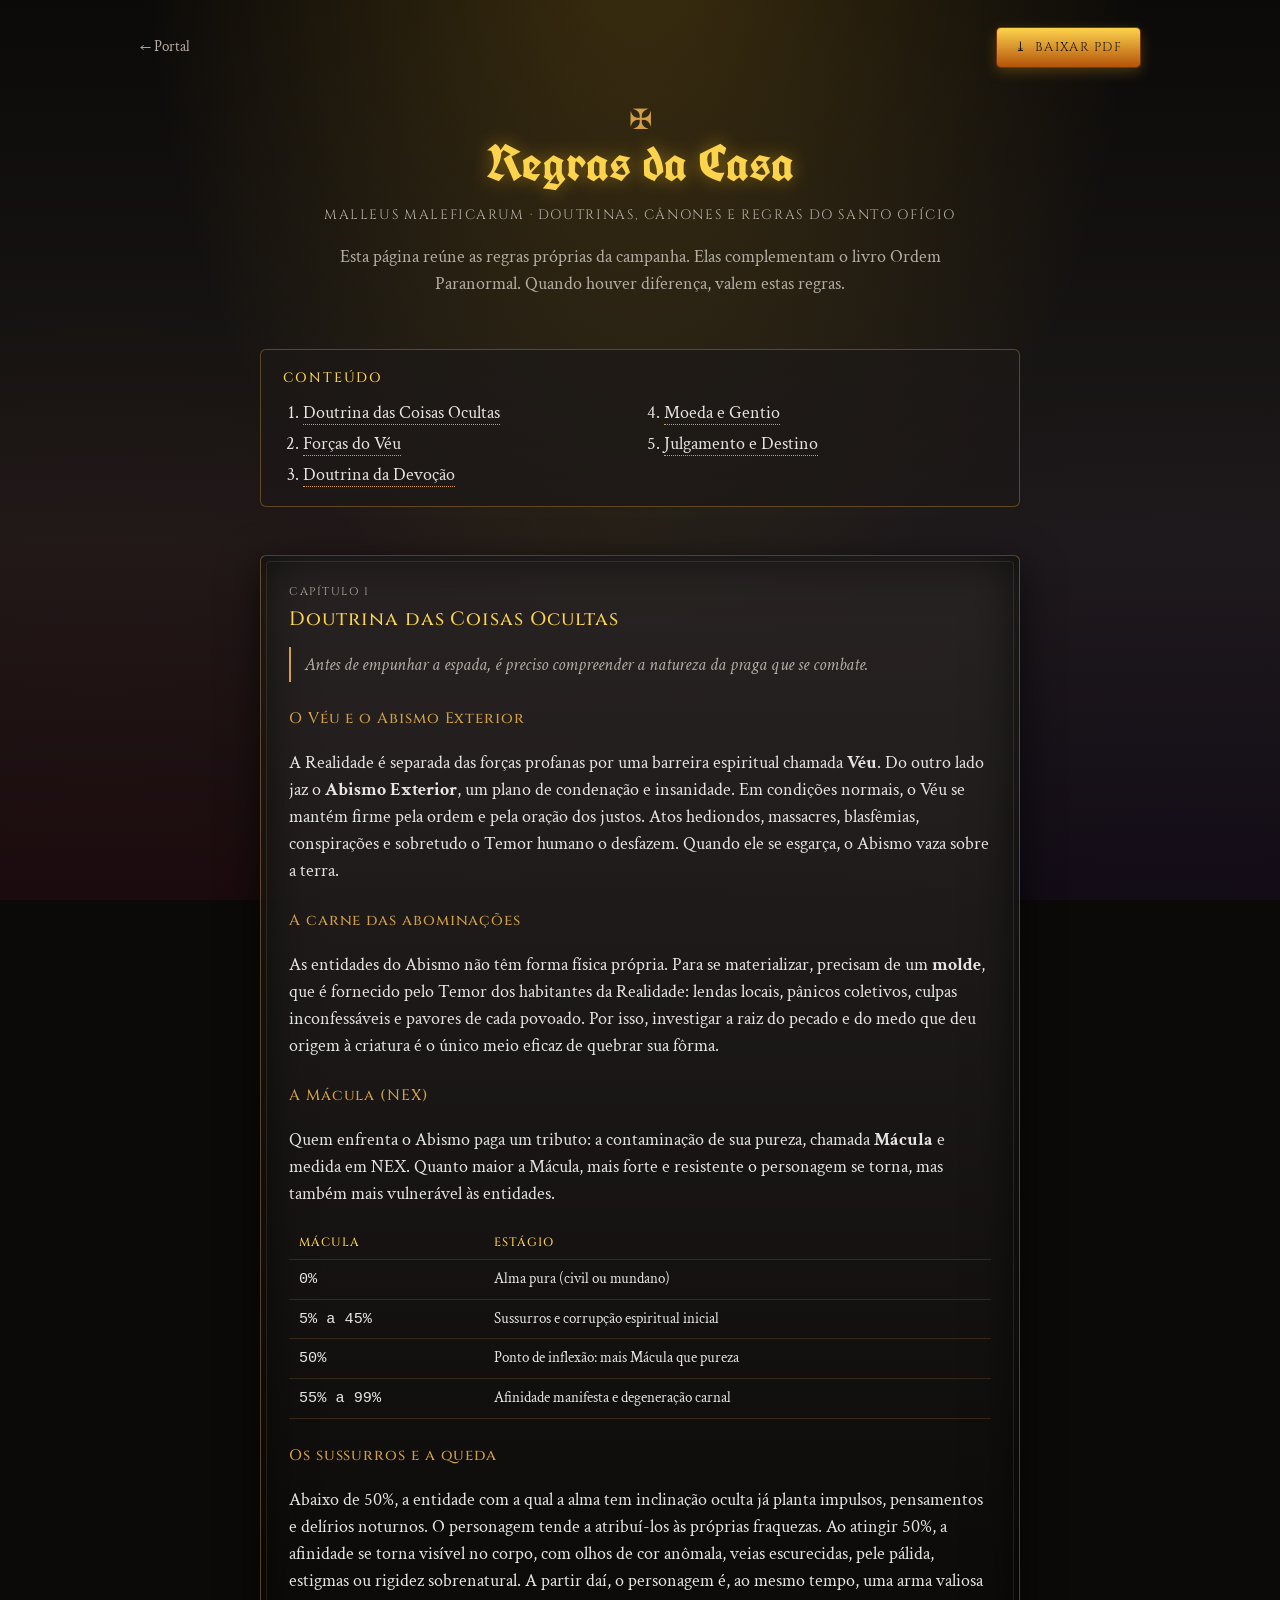
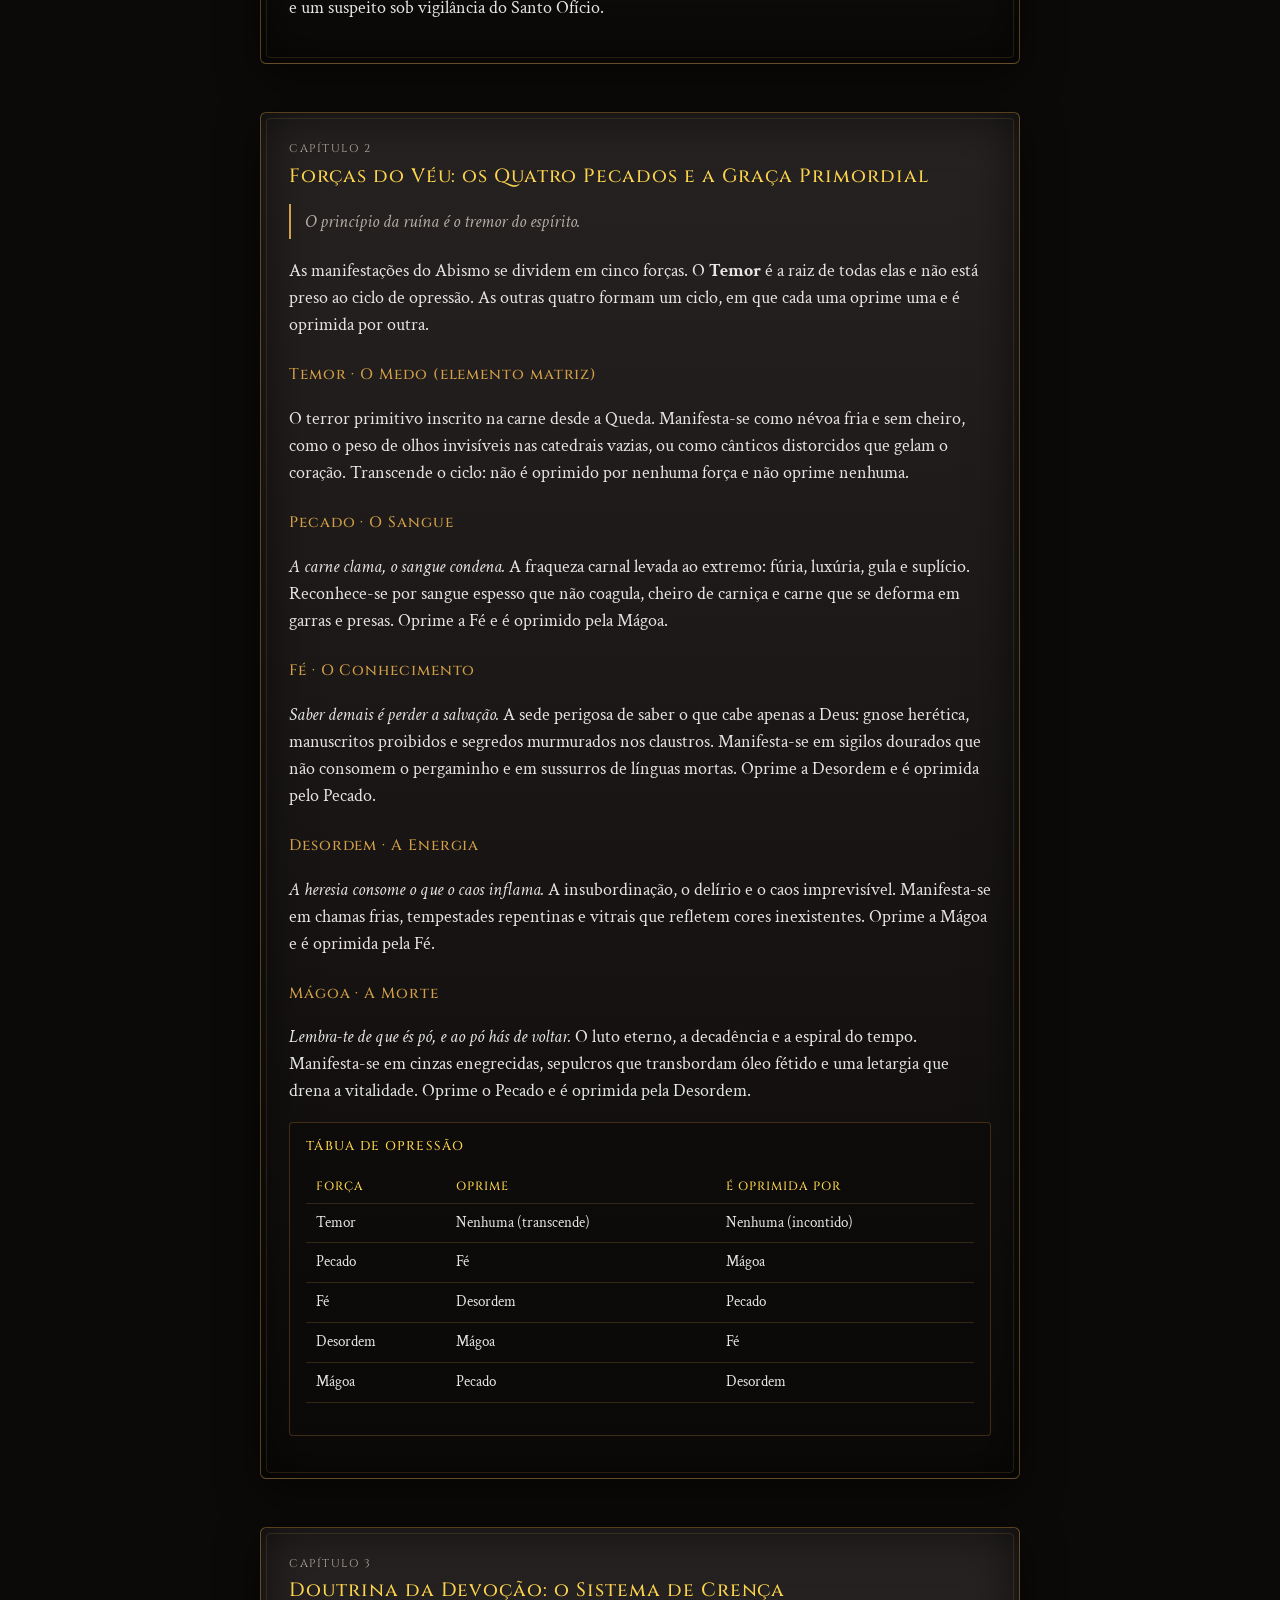
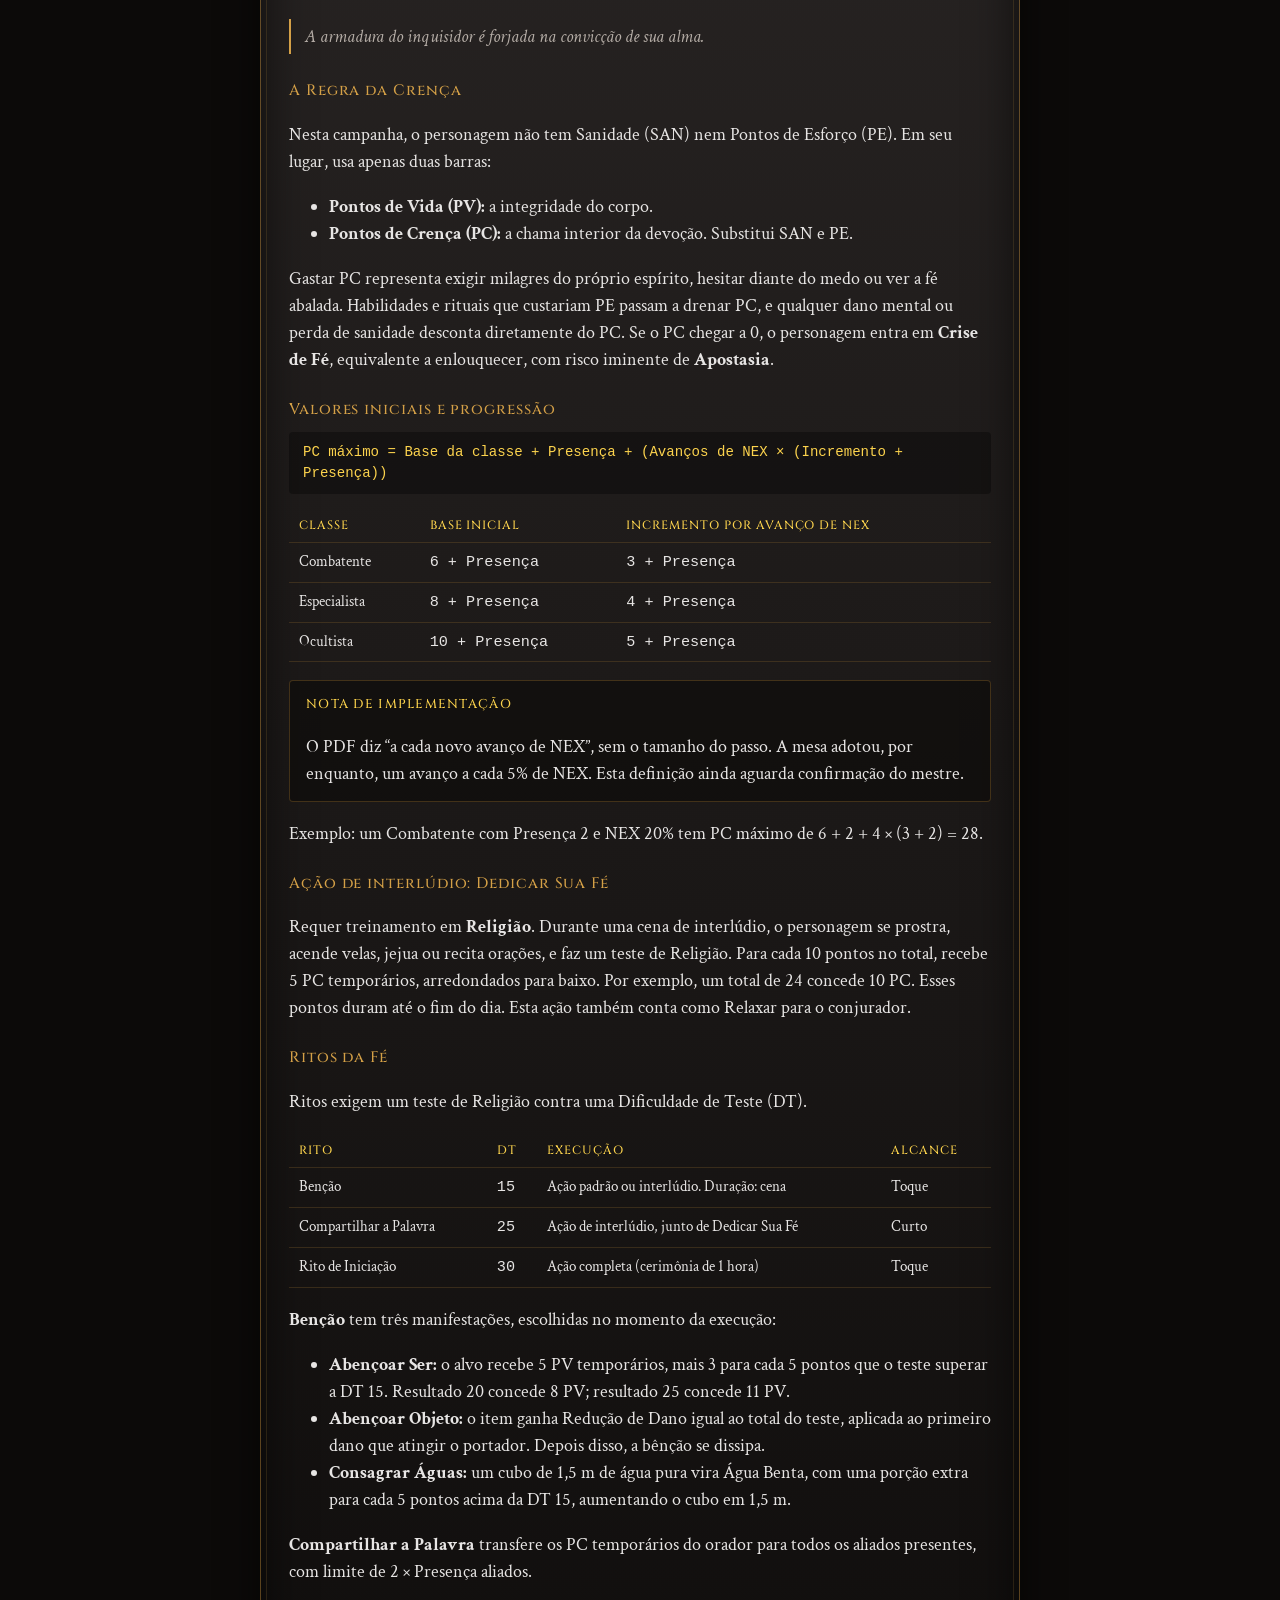
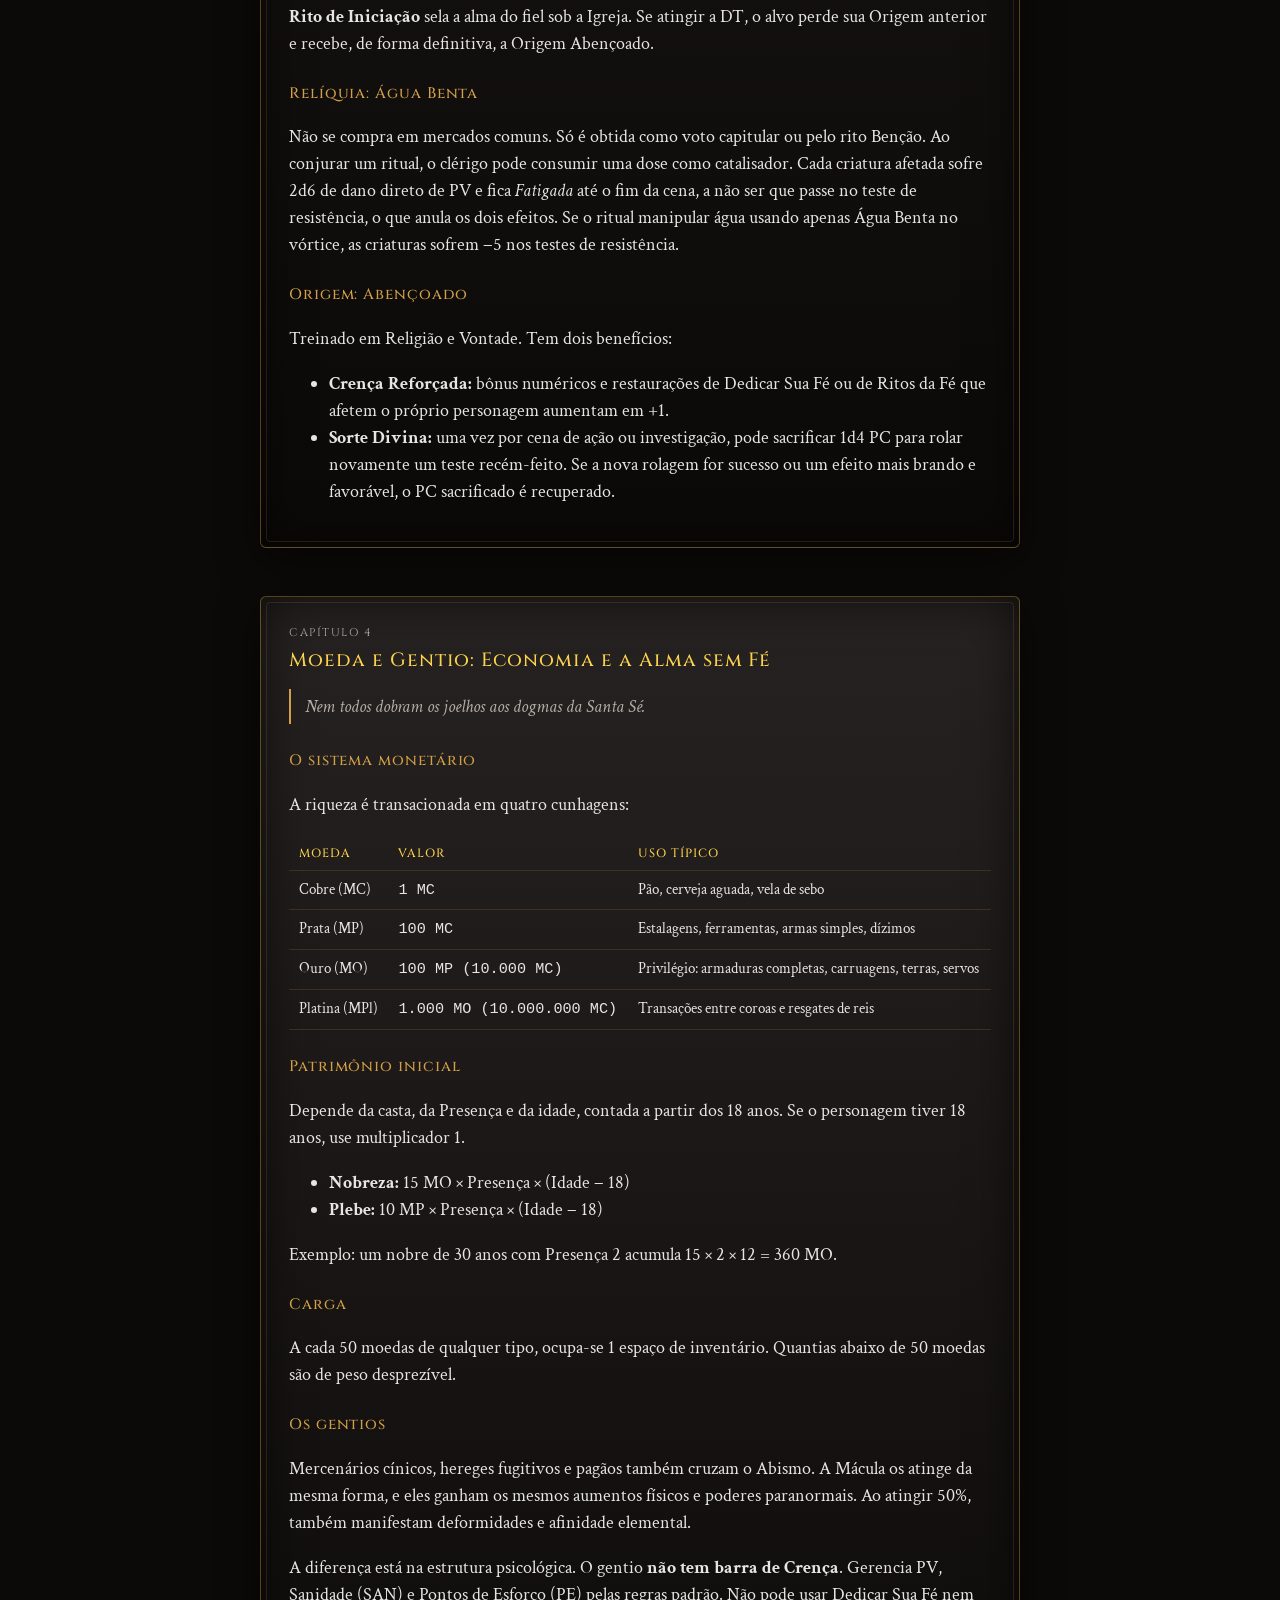
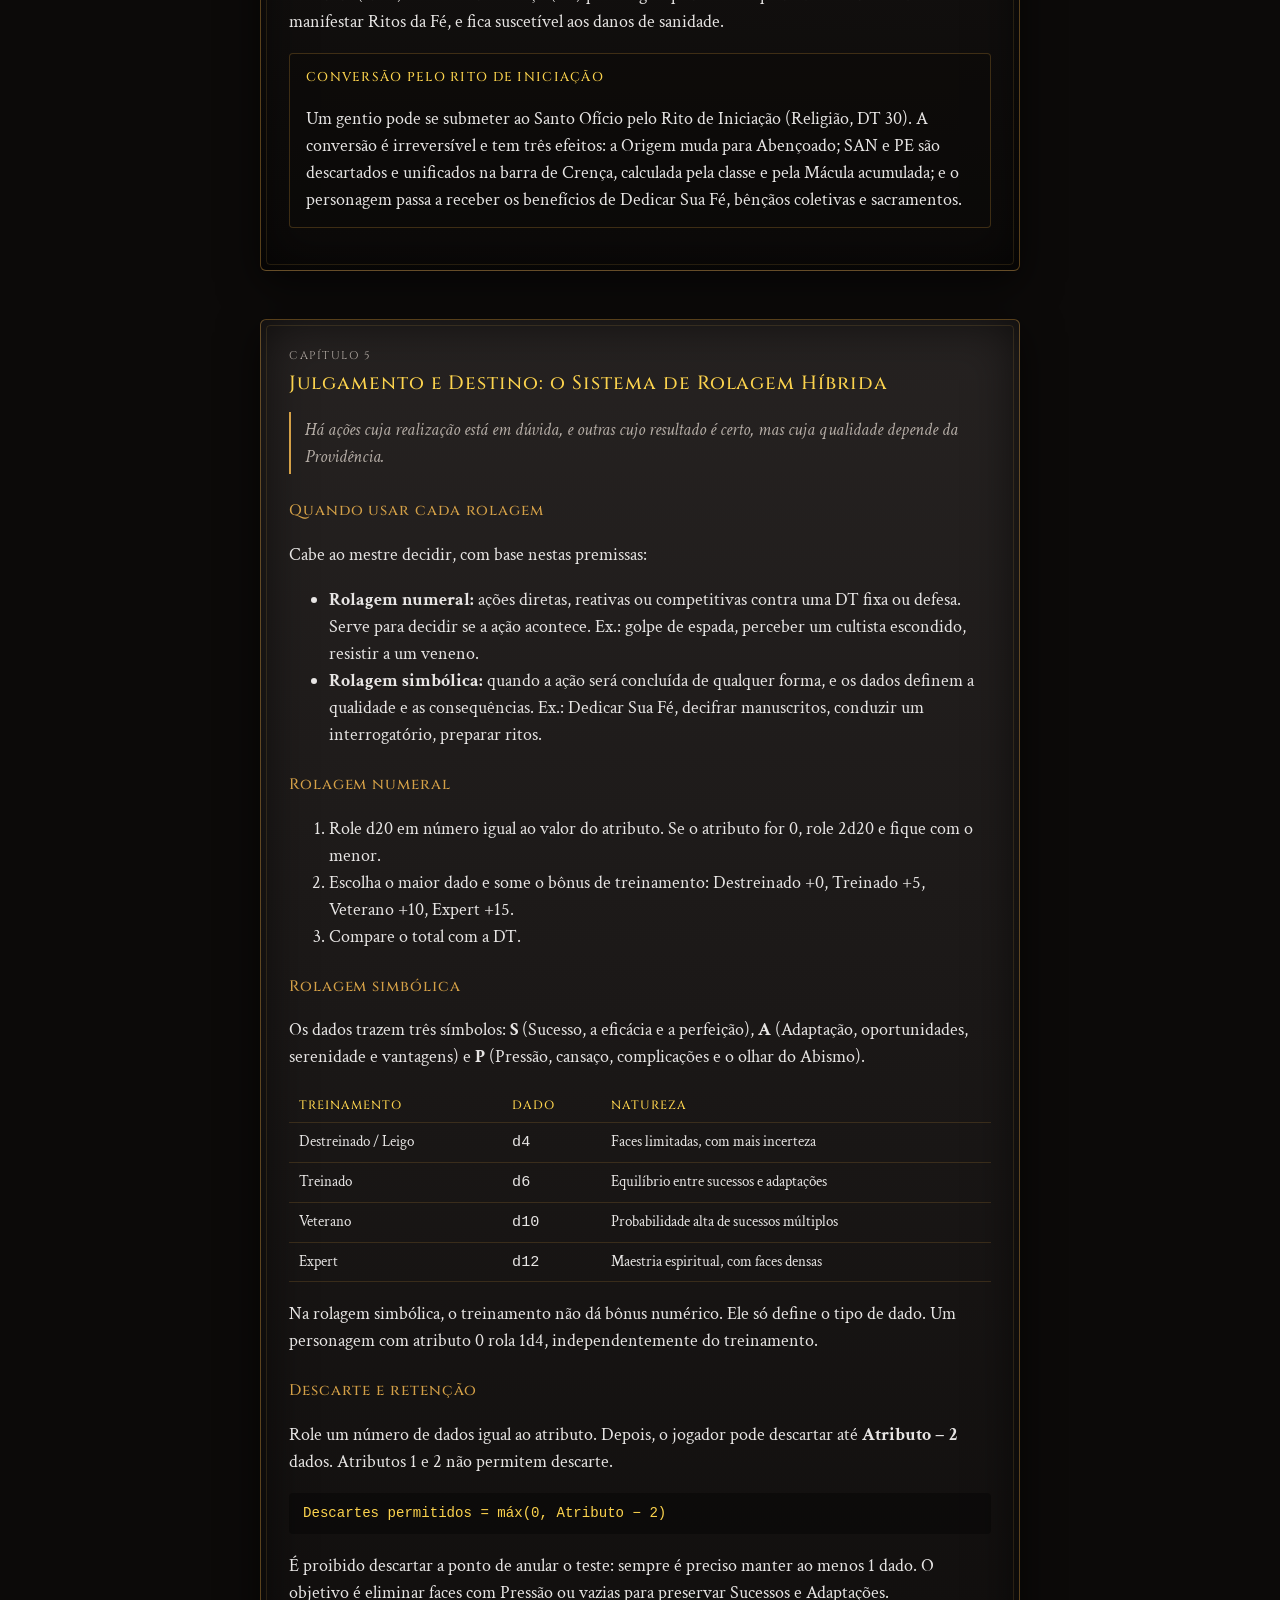
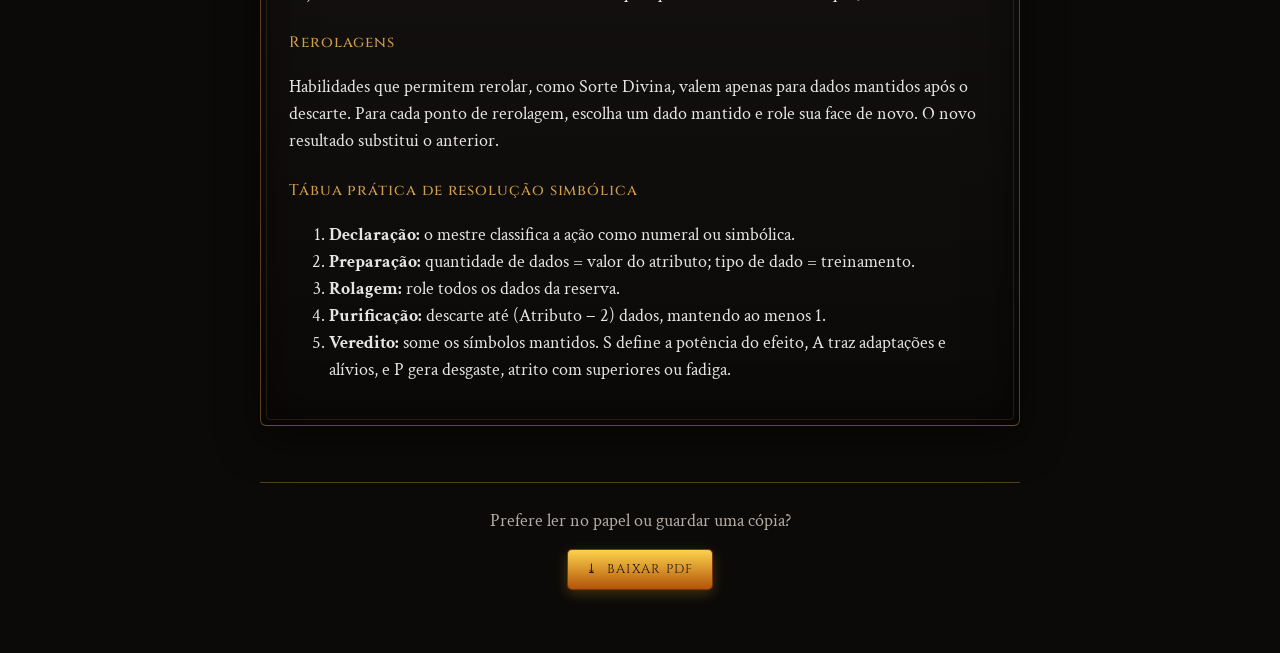
==== pages/regras.html @ 9a868ccc "Iniciando o projeto de desenvolvimento do site para Melleus Maleficarum" ====
<!DOCTYPE html>
<html lang="pt-BR">
<head>
  <meta charset="UTF-8">
  <meta name="viewport" content="width=device-width, initial-scale=1, viewport-fit=cover">
  <title>Regras da Casa · Malleus Maleficarum</title>
  <meta name="description" content="Doutrinas, cânones e regras do Santo Ofício para a campanha Malleus Maleficarum.">
  <link rel="preconnect" href="https://fonts.googleapis.com">
  <link rel="preconnect" href="https://fonts.gstatic.com" crossorigin>
  <link href="https://fonts.googleapis.com/css2?family=Cinzel:wght@500;700&family=Crimson+Text:ital,wght@0,400;0,600;1,400&family=UnifrakturCook:wght@700&display=swap" rel="stylesheet">
  <link rel="stylesheet" href="../estilizacao/index/index.css">
  <link rel="stylesheet" href="../estilizacao/regras/regras.css">
</head>
<body>

<div id="nave" aria-hidden="true"></div>

<div class="conteudo">

  <div class="cabecalho-regras">
    <a class="voltar" href="index.html">← Portal</a>
    <a class="botao-pdf" href="../../downloads/Malleus_Maleficarum_-_Regras.pdf" download>
      <span aria-hidden="true">⤓</span> Baixar PDF
    </a>
  </div>

  <header class="regras-topo">
    <div class="cruz" aria-hidden="true">✠</div>
    <h1>Regras da Casa</h1>
    <p class="subtitulo">Malleus Maleficarum · Doutrinas, cânones e regras do Santo Ofício</p>
    <p class="resumo">Esta página reúne as regras próprias da campanha. Elas complementam o livro Ordem Paranormal. Quando houver diferença, valem estas regras.</p>
  </header>

  <nav class="indice" aria-labelledby="indice-titulo">
    <h2 id="indice-titulo">Conteúdo</h2>
    <ol>
      <li><a href="#cap-1">Doutrina das Coisas Ocultas</a></li>
      <li><a href="#cap-2">Forças do Véu</a></li>
      <li><a href="#cap-3">Doutrina da Devoção</a></li>
      <li><a href="#cap-4">Moeda e Gentio</a></li>
      <li><a href="#cap-5">Julgamento e Destino</a></li>
    </ol>
  </nav>

  <!-- ============ CAPÍTULO 1 ============ -->
  <article class="capitulo" id="cap-1">
    <span class="numero">Capítulo 1</span>
    <h2>Doutrina das Coisas Ocultas</h2>
    <p class="aforismo-cap">Antes de empunhar a espada, é preciso compreender a natureza da praga que se combate.</p>

    <h3>O Véu e o Abismo Exterior</h3>
    <p>A Realidade é separada das forças profanas por uma barreira espiritual chamada <strong>Véu</strong>. Do outro lado jaz o <strong>Abismo Exterior</strong>, um plano de condenação e insanidade. Em condições normais, o Véu se mantém firme pela ordem e pela oração dos justos. Atos hediondos, massacres, blasfêmias, conspirações e sobretudo o Temor humano o desfazem. Quando ele se esgarça, o Abismo vaza sobre a terra.</p>

    <h3>A carne das abominações</h3>
    <p>As entidades do Abismo não têm forma física própria. Para se materializar, precisam de um <strong>molde</strong>, que é fornecido pelo Temor dos habitantes da Realidade: lendas locais, pânicos coletivos, culpas inconfessáveis e pavores de cada povoado. Por isso, investigar a raiz do pecado e do medo que deu origem à criatura é o único meio eficaz de quebrar sua fôrma.</p>

    <h3>A Mácula (NEX)</h3>
    <p>Quem enfrenta o Abismo paga um tributo: a contaminação de sua pureza, chamada <strong>Mácula</strong> e medida em NEX. Quanto maior a Mácula, mais forte e resistente o personagem se torna, mas também mais vulnerável às entidades.</p>
    <div class="tabela-wrap">
      <table>
        <thead><tr><th>Mácula</th><th>Estágio</th></tr></thead>
        <tbody>
          <tr><td class="mono">0%</td><td>Alma pura (civil ou mundano)</td></tr>
          <tr><td class="mono">5% a 45%</td><td>Sussurros e corrupção espiritual inicial</td></tr>
          <tr><td class="mono">50%</td><td>Ponto de inflexão: mais Mácula que pureza</td></tr>
          <tr><td class="mono">55% a 99%</td><td>Afinidade manifesta e degeneração carnal</td></tr>
        </tbody>
      </table>
    </div>

    <h3>Os sussurros e a queda</h3>
    <p>Abaixo de 50%, a entidade com a qual a alma tem inclinação oculta já planta impulsos, pensamentos e delírios noturnos. O personagem tende a atribuí-los às próprias fraquezas. Ao atingir 50%, a afinidade se torna visível no corpo, com olhos de cor anômala, veias escurecidas, pele pálida, estigmas ou rigidez sobrenatural. A partir daí, o personagem é, ao mesmo tempo, uma arma valiosa e um suspeito sob vigilância do Santo Ofício.</p>
  </article>

  <!-- ============ CAPÍTULO 2 ============ -->
  <article class="capitulo" id="cap-2">
    <span class="numero">Capítulo 2</span>
    <h2>Forças do Véu: os Quatro Pecados e a Graça Primordial</h2>
    <p class="aforismo-cap">O princípio da ruína é o tremor do espírito.</p>

    <p>As manifestações do Abismo se dividem em cinco forças. O <strong>Temor</strong> é a raiz de todas elas e não está preso ao ciclo de opressão. As outras quatro formam um ciclo, em que cada uma oprime uma e é oprimida por outra.</p>

    <h3>Temor · O Medo (elemento matriz)</h3>
    <p>O terror primitivo inscrito na carne desde a Queda. Manifesta-se como névoa fria e sem cheiro, como o peso de olhos invisíveis nas catedrais vazias, ou como cânticos distorcidos que gelam o coração. Transcende o ciclo: não é oprimido por nenhuma força e não oprime nenhuma.</p>

    <h3>Pecado · O Sangue</h3>
    <p><em>A carne clama, o sangue condena.</em> A fraqueza carnal levada ao extremo: fúria, luxúria, gula e suplício. Reconhece-se por sangue espesso que não coagula, cheiro de carniça e carne que se deforma em garras e presas. Oprime a Fé e é oprimido pela Mágoa.</p>

    <h3>Fé · O Conhecimento</h3>
    <p><em>Saber demais é perder a salvação.</em> A sede perigosa de saber o que cabe apenas a Deus: gnose herética, manuscritos proibidos e segredos murmurados nos claustros. Manifesta-se em sigilos dourados que não consomem o pergaminho e em sussurros de línguas mortas. Oprime a Desordem e é oprimida pelo Pecado.</p>

    <h3>Desordem · A Energia</h3>
    <p><em>A heresia consome o que o caos inflama.</em> A insubordinação, o delírio e o caos imprevisível. Manifesta-se em chamas frias, tempestades repentinas e vitrais que refletem cores inexistentes. Oprime a Mágoa e é oprimida pela Fé.</p>

    <h3>Mágoa · A Morte</h3>
    <p><em>Lembra-te de que és pó, e ao pó hás de voltar.</em> O luto eterno, a decadência e a espiral do tempo. Manifesta-se em cinzas enegrecidas, sepulcros que transbordam óleo fétido e uma letargia que drena a vitalidade. Oprime o Pecado e é oprimida pela Desordem.</p>

    <div class="caixa">
      <h4>Tábua de opressão</h4>
      <div class="tabela-wrap">
        <table>
          <thead><tr><th>Força</th><th>Oprime</th><th>É oprimida por</th></tr></thead>
          <tbody>
            <tr><td>Temor</td><td>Nenhuma (transcende)</td><td>Nenhuma (incontido)</td></tr>
            <tr><td>Pecado</td><td>Fé</td><td>Mágoa</td></tr>
            <tr><td>Fé</td><td>Desordem</td><td>Pecado</td></tr>
            <tr><td>Desordem</td><td>Mágoa</td><td>Fé</td></tr>
            <tr><td>Mágoa</td><td>Pecado</td><td>Desordem</td></tr>
          </tbody>
        </table>
      </div>
    </div>
  </article>

  <!-- ============ CAPÍTULO 3 ============ -->
  <article class="capitulo" id="cap-3">
    <span class="numero">Capítulo 3</span>
    <h2>Doutrina da Devoção: o Sistema de Crença</h2>
    <p class="aforismo-cap">A armadura do inquisidor é forjada na convicção de sua alma.</p>

    <h3>A Regra da Crença</h3>
    <p>Nesta campanha, o personagem não tem Sanidade (SAN) nem Pontos de Esforço (PE). Em seu lugar, usa apenas duas barras:</p>
    <ul>
      <li><strong>Pontos de Vida (PV):</strong> a integridade do corpo.</li>
      <li><strong>Pontos de Crença (PC):</strong> a chama interior da devoção. Substitui SAN e PE.</li>
    </ul>
    <p>Gastar PC representa exigir milagres do próprio espírito, hesitar diante do medo ou ver a fé abalada. Habilidades e rituais que custariam PE passam a drenar PC, e qualquer dano mental ou perda de sanidade desconta diretamente do PC. Se o PC chegar a 0, o personagem entra em <strong>Crise de Fé</strong>, equivalente a enlouquecer, com risco iminente de <strong>Apostasia</strong>.</p>

    <h3>Valores iniciais e progressão</h3>
    <div class="formula">PC máximo = Base da classe + Presença + (Avanços de NEX × (Incremento + Presença))</div>
    <div class="tabela-wrap">
      <table>
        <thead><tr><th>Classe</th><th>Base inicial</th><th>Incremento por avanço de NEX</th></tr></thead>
        <tbody>
          <tr><td>Combatente</td><td class="mono">6 + Presença</td><td class="mono">3 + Presença</td></tr>
          <tr><td>Especialista</td><td class="mono">8 + Presença</td><td class="mono">4 + Presença</td></tr>
          <tr><td>Ocultista</td><td class="mono">10 + Presença</td><td class="mono">5 + Presença</td></tr>
        </tbody>
      </table>
    </div>
    <div class="caixa">
      <h4>Nota de implementação</h4>
      <p>O PDF diz “a cada novo avanço de NEX”, sem o tamanho do passo. A mesa adotou, por enquanto, um avanço a cada 5% de NEX. Esta definição ainda aguarda confirmação do mestre.</p>
    </div>
    <p>Exemplo: um Combatente com Presença 2 e NEX 20% tem PC máximo de 6 + 2 + 4 × (3 + 2) = 28.</p>

    <h3>Ação de interlúdio: Dedicar Sua Fé</h3>
    <p>Requer treinamento em <strong>Religião</strong>. Durante uma cena de interlúdio, o personagem se prostra, acende velas, jejua ou recita orações, e faz um teste de Religião. Para cada 10 pontos no total, recebe 5 PC temporários, arredondados para baixo. Por exemplo, um total de 24 concede 10 PC. Esses pontos duram até o fim do dia. Esta ação também conta como Relaxar para o conjurador.</p>

    <h3>Ritos da Fé</h3>
    <p>Ritos exigem um teste de Religião contra uma Dificuldade de Teste (DT).</p>
    <div class="tabela-wrap">
      <table>
        <thead><tr><th>Rito</th><th>DT</th><th>Execução</th><th>Alcance</th></tr></thead>
        <tbody>
          <tr><td>Benção</td><td class="mono">15</td><td>Ação padrão ou interlúdio. Duração: cena</td><td>Toque</td></tr>
          <tr><td>Compartilhar a Palavra</td><td class="mono">25</td><td>Ação de interlúdio, junto de Dedicar Sua Fé</td><td>Curto</td></tr>
          <tr><td>Rito de Iniciação</td><td class="mono">30</td><td>Ação completa (cerimônia de 1 hora)</td><td>Toque</td></tr>
        </tbody>
      </table>
    </div>
    <p><strong>Benção</strong> tem três manifestações, escolhidas no momento da execução:</p>
    <ul>
      <li><strong>Abençoar Ser:</strong> o alvo recebe 5 PV temporários, mais 3 para cada 5 pontos que o teste superar a DT 15. Resultado 20 concede 8 PV; resultado 25 concede 11 PV.</li>
      <li><strong>Abençoar Objeto:</strong> o item ganha Redução de Dano igual ao total do teste, aplicada ao primeiro dano que atingir o portador. Depois disso, a bênção se dissipa.</li>
      <li><strong>Consagrar Águas:</strong> um cubo de 1,5 m de água pura vira Água Benta, com uma porção extra para cada 5 pontos acima da DT 15, aumentando o cubo em 1,5 m.</li>
    </ul>
    <p><strong>Compartilhar a Palavra</strong> transfere os PC temporários do orador para todos os aliados presentes, com limite de 2 × Presença aliados.</p>
    <p><strong>Rito de Iniciação</strong> sela a alma do fiel sob a Igreja. Se atingir a DT, o alvo perde sua Origem anterior e recebe, de forma definitiva, a Origem Abençoado.</p>

    <h3>Relíquia: Água Benta</h3>
    <p>Não se compra em mercados comuns. Só é obtida como voto capitular ou pelo rito Benção. Ao conjurar um ritual, o clérigo pode consumir uma dose como catalisador. Cada criatura afetada sofre 2d6 de dano direto de PV e fica <em>Fatigada</em> até o fim da cena, a não ser que passe no teste de resistência, o que anula os dois efeitos. Se o ritual manipular água usando apenas Água Benta no vórtice, as criaturas sofrem −5 nos testes de resistência.</p>

    <h3>Origem: Abençoado</h3>
    <p>Treinado em Religião e Vontade. Tem dois benefícios:</p>
    <ul>
      <li><strong>Crença Reforçada:</strong> bônus numéricos e restaurações de Dedicar Sua Fé ou de Ritos da Fé que afetem o próprio personagem aumentam em +1.</li>
      <li><strong>Sorte Divina:</strong> uma vez por cena de ação ou investigação, pode sacrificar 1d4 PC para rolar novamente um teste recém-feito. Se a nova rolagem for sucesso ou um efeito mais brando e favorável, o PC sacrificado é recuperado.</li>
    </ul>
  </article>

  <!-- ============ CAPÍTULO 4 ============ -->
  <article class="capitulo" id="cap-4">
    <span class="numero">Capítulo 4</span>
    <h2>Moeda e Gentio: Economia e a Alma sem Fé</h2>
    <p class="aforismo-cap">Nem todos dobram os joelhos aos dogmas da Santa Sé.</p>

    <h3>O sistema monetário</h3>
    <p>A riqueza é transacionada em quatro cunhagens:</p>
    <div class="tabela-wrap">
      <table>
        <thead><tr><th>Moeda</th><th>Valor</th><th>Uso típico</th></tr></thead>
        <tbody>
          <tr><td>Cobre (MC)</td><td class="mono">1 MC</td><td>Pão, cerveja aguada, vela de sebo</td></tr>
          <tr><td>Prata (MP)</td><td class="mono">100 MC</td><td>Estalagens, ferramentas, armas simples, dízimos</td></tr>
          <tr><td>Ouro (MO)</td><td class="mono">100 MP (10.000 MC)</td><td>Privilégio: armaduras completas, carruagens, terras, servos</td></tr>
          <tr><td>Platina (MPl)</td><td class="mono">1.000 MO (10.000.000 MC)</td><td>Transações entre coroas e resgates de reis</td></tr>
        </tbody>
      </table>
    </div>

    <h3>Patrimônio inicial</h3>
    <p>Depende da casta, da Presença e da idade, contada a partir dos 18 anos. Se o personagem tiver 18 anos, use multiplicador 1.</p>
    <ul>
      <li><strong>Nobreza:</strong> 15 MO × Presença × (Idade − 18)</li>
      <li><strong>Plebe:</strong> 10 MP × Presença × (Idade − 18)</li>
    </ul>
    <p>Exemplo: um nobre de 30 anos com Presença 2 acumula 15 × 2 × 12 = 360 MO.</p>

    <h3>Carga</h3>
    <p>A cada 50 moedas de qualquer tipo, ocupa-se 1 espaço de inventário. Quantias abaixo de 50 moedas são de peso desprezível.</p>

    <h3>Os gentios</h3>
    <p>Mercenários cínicos, hereges fugitivos e pagãos também cruzam o Abismo. A Mácula os atinge da mesma forma, e eles ganham os mesmos aumentos físicos e poderes paranormais. Ao atingir 50%, também manifestam deformidades e afinidade elemental.</p>
    <p>A diferença está na estrutura psicológica. O gentio <strong>não tem barra de Crença</strong>. Gerencia PV, Sanidade (SAN) e Pontos de Esforço (PE) pelas regras padrão. Não pode usar Dedicar Sua Fé nem manifestar Ritos da Fé, e fica suscetível aos danos de sanidade.</p>

    <div class="caixa">
      <h4>Conversão pelo Rito de Iniciação</h4>
      <p>Um gentio pode se submeter ao Santo Ofício pelo Rito de Iniciação (Religião, DT 30). A conversão é irreversível e tem três efeitos: a Origem muda para Abençoado; SAN e PE são descartados e unificados na barra de Crença, calculada pela classe e pela Mácula acumulada; e o personagem passa a receber os benefícios de Dedicar Sua Fé, bênçãos coletivas e sacramentos.</p>
    </div>
  </article>

  <!-- ============ CAPÍTULO 5 ============ -->
  <article class="capitulo" id="cap-5">
    <span class="numero">Capítulo 5</span>
    <h2>Julgamento e Destino: o Sistema de Rolagem Híbrida</h2>
    <p class="aforismo-cap">Há ações cuja realização está em dúvida, e outras cujo resultado é certo, mas cuja qualidade depende da Providência.</p>

    <h3>Quando usar cada rolagem</h3>
    <p>Cabe ao mestre decidir, com base nestas premissas:</p>
    <ul>
      <li><strong>Rolagem numeral:</strong> ações diretas, reativas ou competitivas contra uma DT fixa ou defesa. Serve para decidir se a ação acontece. Ex.: golpe de espada, perceber um cultista escondido, resistir a um veneno.</li>
      <li><strong>Rolagem simbólica:</strong> quando a ação será concluída de qualquer forma, e os dados definem a qualidade e as consequências. Ex.: Dedicar Sua Fé, decifrar manuscritos, conduzir um interrogatório, preparar ritos.</li>
    </ul>

    <h3>Rolagem numeral</h3>
    <ol>
      <li>Role d20 em número igual ao valor do atributo. Se o atributo for 0, role 2d20 e fique com o menor.</li>
      <li>Escolha o maior dado e some o bônus de treinamento: Destreinado +0, Treinado +5, Veterano +10, Expert +15.</li>
      <li>Compare o total com a DT.</li>
    </ol>

    <h3>Rolagem simbólica</h3>
    <p>Os dados trazem três símbolos: <strong>S</strong> (Sucesso, a eficácia e a perfeição), <strong>A</strong> (Adaptação, oportunidades, serenidade e vantagens) e <strong>P</strong> (Pressão, cansaço, complicações e o olhar do Abismo).</p>
    <div class="tabela-wrap">
      <table>
        <thead><tr><th>Treinamento</th><th>Dado</th><th>Natureza</th></tr></thead>
        <tbody>
          <tr><td>Destreinado / Leigo</td><td class="mono">d4</td><td>Faces limitadas, com mais incerteza</td></tr>
          <tr><td>Treinado</td><td class="mono">d6</td><td>Equilíbrio entre sucessos e adaptações</td></tr>
          <tr><td>Veterano</td><td class="mono">d10</td><td>Probabilidade alta de sucessos múltiplos</td></tr>
          <tr><td>Expert</td><td class="mono">d12</td><td>Maestria espiritual, com faces densas</td></tr>
        </tbody>
      </table>
    </div>
    <p>Na rolagem simbólica, o treinamento não dá bônus numérico. Ele só define o tipo de dado. Um personagem com atributo 0 rola 1d4, independentemente do treinamento.</p>

    <h3>Descarte e retenção</h3>
    <p>Role um número de dados igual ao atributo. Depois, o jogador pode descartar até <strong>Atributo − 2</strong> dados. Atributos 1 e 2 não permitem descarte.</p>
    <div class="formula">Descartes permitidos = máx(0, Atributo − 2)</div>
    <p>É proibido descartar a ponto de anular o teste: sempre é preciso manter ao menos 1 dado. O objetivo é eliminar faces com Pressão ou vazias para preservar Sucessos e Adaptações.</p>

    <h3>Rerolagens</h3>
    <p>Habilidades que permitem rerolar, como Sorte Divina, valem apenas para dados mantidos após o descarte. Para cada ponto de rerolagem, escolha um dado mantido e role sua face de novo. O novo resultado substitui o anterior.</p>

    <h3>Tábua prática de resolução simbólica</h3>
    <ol>
      <li><strong>Declaração:</strong> o mestre classifica a ação como numeral ou simbólica.</li>
      <li><strong>Preparação:</strong> quantidade de dados = valor do atributo; tipo de dado = treinamento.</li>
      <li><strong>Rolagem:</strong> role todos os dados da reserva.</li>
      <li><strong>Purificação:</strong> descarte até (Atributo − 2) dados, mantendo ao menos 1.</li>
      <li><strong>Veredito:</strong> some os símbolos mantidos. S define a potência do efeito, A traz adaptações e alívios, e P gera desgaste, atrito com superiores ou fadiga.</li>
    </ol>
  </article>

  <footer class="download-final">
    <p>Prefere ler no papel ou guardar uma cópia?</p>
    <a class="botao-pdf" href="Malleus_Maleficarum_-_Regras.pdf" download>
      <span aria-hidden="true">⤓</span> Baixar PDF
    </a>
  </footer>

</div>

</body>
</html>
---- estilizacao/index/index.css ----
:root {
  --pedra-0: #0c0a09;
  --pedra-1: #1c1917;
  --pedra-2: #292524;
  --ouro: #fcd34d;
  --ouro-2: #d4a047;
  --ouro-borda: rgba(180, 130, 50, .45);
  --texto: #e7e5e4;
  --texto-suave: #b5ada6;
  --serif: 'Crimson Text', Georgia, serif;
  --titulo: 'Cinzel', Georgia, serif;
  --gotico: 'UnifrakturCook', 'Cinzel', serif;
}

* { box-sizing: border-box; }
html, body { margin: 0; min-height: 100%; }
body {
  font-family: var(--serif);
  font-size: 18px;
  line-height: 1.5;
  color: var(--texto);
  background: var(--pedra-0);
  position: relative;
  overflow-x: hidden;
}

/* Fundo: nave com luz de vela */
#nave {
  position: fixed; inset: 0; z-index: 0; pointer-events: none;
  background:
    radial-gradient(ellipse at 50% -10%, rgba(251, 191, 36, .20), transparent 55%),
    radial-gradient(ellipse at 8% 110%, rgba(190, 18, 60, .10), transparent 50%),
    radial-gradient(ellipse at 92% 110%, rgba(109, 40, 217, .08), transparent 50%),
    linear-gradient(180deg, #0c0a09, #1c1917 60%, #0c0a09);
}
#vitral {
  position: fixed; top: 0; left: 50%; transform: translateX(-50%);
  width: min(620px, 100vw); height: auto; z-index: 0; pointer-events: none;
  opacity: .16; filter: drop-shadow(0 0 30px rgba(251, 191, 36, .25));
  animation: vela 7s ease-in-out infinite;
}
@keyframes vela {
  0%, 100% { opacity: .14; } 35% { opacity: .22; } 60% { opacity: .11; } 80% { opacity: .18; }
}
body.sem-vitral #vitral { display: none; }

.conteudo { position: relative; z-index: 1; max-width: 1040px; margin: 0 auto; padding: 0 20px 64px; }

/* Cabeçalho */
.topo { text-align: center; padding: 72px 0 40px; }
.cruz { color: var(--ouro-2); font-size: 28px; line-height: 1; }
h1 {
  font-family: var(--gotico);
  font-weight: 700;
  font-size: clamp(2.4rem, 7vw, 4rem);
  color: var(--ouro);
  margin: 12px 0 8px;
  text-shadow: 0 0 18px rgba(251, 191, 36, .45);
  line-height: 1.1;
}
.subtitulo {
  font-family: var(--titulo);
  letter-spacing: .12em;
  text-transform: uppercase;
  font-size: .85rem;
  color: var(--texto-suave);
}
.aforismo {
  font-style: italic;
  color: var(--texto-suave);
  margin: 22px auto 0;
  max-width: 30rem;
}
.divisor {
  width: 220px; height: 1px; margin: 28px auto 0;
  background: linear-gradient(90deg, transparent, var(--ouro-2), transparent);
}

/* Grupos e cartões */
.grupo { margin-top: 44px; }
.grupo h2 {
  font-family: var(--titulo);
  font-weight: 500;
  font-size: 1rem;
  letter-spacing: .14em;
  text-transform: uppercase;
  color: var(--ouro);
  margin: 0 0 16px;
  display: flex; align-items: center; gap: 12px;
}
.grupo h2::after {
  content: ""; flex: 1; height: 1px;
  background: linear-gradient(90deg, var(--ouro-borda), transparent);
}
.cartoes {
  display: grid; gap: 16px;
  grid-template-columns: repeat(auto-fill, minmax(230px, 1fr));
}
.cartao {
  position: relative;
  display: flex; flex-direction: column; gap: 6px;
  padding: 22px 20px 18px;
  border-radius: 6px;
  border: 1px solid var(--ouro-borda);
  background: linear-gradient(180deg, rgba(41, 37, 36, .92), rgba(12, 10, 9, .94));
  box-shadow: inset 0 0 40px rgba(0, 0, 0, .6), 0 10px 30px rgba(0, 0, 0, .5);
  color: inherit; text-decoration: none;
  transition: transform .2s, box-shadow .3s, border-color .3s;
}
.cartao::before {
  content: ""; position: absolute; inset: 5px;
  border: 1px solid rgba(217, 170, 70, .14); border-radius: 4px; pointer-events: none;
}
a.cartao:hover, a.cartao:focus-visible {
  transform: translateY(-2px);
  border-color: var(--ouro);
  box-shadow: inset 0 0 40px rgba(0, 0, 0, .6), 0 0 22px rgba(251, 191, 36, .22);
}
a.cartao:focus-visible { outline: 2px solid var(--ouro); outline-offset: 3px; }
.cartao-ico { font-size: 1.5rem; line-height: 1; }
.cartao h3 {
  font-family: var(--titulo);
  font-weight: 500;
  font-size: 1.05rem;
  letter-spacing: .04em;
  color: var(--ouro);
  margin: 6px 0 0;
}
.cartao p { margin: 0; color: var(--texto-suave); font-size: .98rem; }
.selo {
  align-self: flex-start;
  margin-top: auto; padding-top: 10px;
  font-family: var(--titulo);
  font-size: .7rem;
  letter-spacing: .12em;
  text-transform: uppercase;
  color: var(--texto-suave);
}
.selo::before { content: "◆ "; color: var(--ouro-2); }
.selo.ok { color: var(--ouro); }
.bloqueado { opacity: .62; cursor: default; }
.bloqueado .cartao-ico { filter: grayscale(.8); }

.rodape {
  margin-top: 56px; text-align: center;
  font-size: .9rem; color: var(--texto-suave);
}
.rodape a { color: var(--ouro); }
.sem-js { color: var(--texto-suave); text-align: center; margin-top: 40px; }

button.alternar-vitral {
  position: fixed; right: 14px; bottom: 14px; z-index: 2;
  font: inherit; font-size: .8rem; padding: 6px 12px;
  background: rgba(12, 10, 9, .85); color: var(--texto-suave);
  border: 1px solid var(--ouro-borda); border-radius: 4px; cursor: pointer;
}
button.alternar-vitral:hover { color: var(--ouro); border-color: var(--ouro); }
button.alternar-vitral:focus-visible { outline: 2px solid var(--ouro); outline-offset: 2px; }

@media (prefers-reduced-motion: reduce) {
  *, *::before, *::after { animation: none !important; transition: none !important; }
}
---- estilizacao/regras/regras.css ----
/* Complementa styles.css: layout de leitura para as regras da casa */

.cabecalho-regras {
  display: flex; flex-wrap: wrap; align-items: center; justify-content: space-between;
  gap: 16px; padding: 28px 0 8px;
}
.voltar {
  color: var(--texto-suave); text-decoration: none; font-size: .95rem;
  border-bottom: 1px solid transparent;
}
.voltar:hover, .voltar:focus-visible { color: var(--ouro); border-bottom-color: var(--ouro); outline: none; }

.botao-pdf {
  display: inline-flex; align-items: center; gap: 8px;
  padding: 10px 18px; border-radius: 4px;
  font-family: var(--titulo); font-size: .8rem; letter-spacing: .1em; text-transform: uppercase;
  color: #1c1917; text-decoration: none;
  background: linear-gradient(180deg, #fcd34d, #b45309);
  box-shadow: 0 0 0 1px #78350f, 0 4px 14px rgba(251, 191, 36, .25);
  transition: box-shadow .2s, transform .15s;
}
.botao-pdf:hover { box-shadow: 0 0 0 1px #fbbf24, 0 0 22px rgba(251, 191, 36, .55); }
.botao-pdf:active { transform: scale(.97); }
.botao-pdf:focus-visible { outline: 2px solid var(--ouro); outline-offset: 3px; }

.regras-topo { text-align: center; padding: 32px 0 24px; }
.regras-topo h1 { font-size: clamp(2rem, 6vw, 3.2rem); margin: 0 0 6px; }
.regras-topo .subtitulo { display: block; }
.regras-topo .resumo { color: var(--texto-suave); max-width: 40rem; margin: 18px auto 0; }

.leitura { max-width: 760px; margin: 0 auto; }
.leitura p { margin: 0 0 14px; }
.leitura ul, .leitura ol { margin: 0 0 16px; padding-left: 22px; }
.leitura li { margin-bottom: 6px; }
.leitura strong { color: var(--ouro); font-weight: 600; }

/* Índice */
.indice {
  margin: 28px auto 8px; max-width: 760px; padding: 18px 22px;
  border: 1px solid var(--ouro-borda); border-radius: 6px;
  background: rgba(28, 25, 23, .75);
}
.indice h2 {
  font-family: var(--titulo); font-weight: 500; font-size: .85rem;
  letter-spacing: .14em; text-transform: uppercase; color: var(--ouro); margin: 0 0 10px;
}
.indice ol { margin: 0; padding-left: 20px; columns: 2; column-gap: 28px; }
.indice li { margin-bottom: 4px; break-inside: avoid; }
.indice a { color: var(--texto); text-decoration: none; border-bottom: 1px dotted var(--ouro-2); }
.indice a:hover, .indice a:focus-visible { color: var(--ouro); outline: none; }
@media (max-width: 560px) { .indice ol { columns: 1; } }

/* Capítulos */
.capitulo {
  scroll-margin-top: 24px;
  margin: 48px auto 0; max-width: 760px;
  padding: 28px 28px 24px; border-radius: 6px;
  border: 1px solid var(--ouro-borda);
  background: linear-gradient(180deg, rgba(41, 37, 36, .92), rgba(12, 10, 9, .94));
  box-shadow: inset 0 0 50px rgba(0, 0, 0, .65), 0 12px 40px rgba(0, 0, 0, .6);
  position: relative;
}
.capitulo::before {
  content: ""; position: absolute; inset: 5px;
  border: 1px solid rgba(217, 170, 70, .14); border-radius: 4px; pointer-events: none;
}
.capitulo h2 {
  font-family: var(--titulo); font-weight: 500; font-size: 1.2rem; letter-spacing: .05em;
  color: var(--ouro); margin: 0 0 6px;
}
.capitulo h3 {
  font-family: var(--titulo); font-weight: 500; font-size: .95rem; letter-spacing: .06em;
  color: var(--ouro-2); margin: 26px 0 10px;
}
.capitulo .numero {
  display: block; font-family: var(--titulo); font-size: .7rem; letter-spacing: .14em;
  text-transform: uppercase; color: var(--texto-suave); margin-bottom: 4px;
}

.aforismo-cap {
  font-style: italic; color: var(--texto-suave); border-left: 2px solid var(--ouro-2);
  padding: 4px 0 4px 14px; margin: 14px 0 18px;
}

/* Caixas de destaque */
.caixa {
  margin: 18px 0; padding: 14px 16px; border-radius: 4px;
  background: rgba(12, 10, 9, .6); border: 1px solid rgba(180, 130, 50, .3);
}
.caixa h4 {
  margin: 0 0 6px; font-family: var(--titulo); font-weight: 500; font-size: .8rem;
  letter-spacing: .1em; text-transform: uppercase; color: var(--ouro);
}
.caixa p:last-child { margin-bottom: 0; }

.formula {
  font-family: ui-monospace, Menlo, Consolas, monospace; font-size: .88rem;
  color: var(--ouro); background: rgba(0, 0, 0, .35);
  padding: 10px 14px; border-radius: 4px; margin: 10px 0 14px; overflow-x: auto;
}

/* Tabelas */
.tabela-wrap { overflow-x: auto; margin: 12px 0 18px; }
table { width: 100%; border-collapse: collapse; font-size: .95rem; }
th, td { text-align: left; padding: 8px 10px; border-bottom: 1px solid rgba(120, 90, 40, .35); vertical-align: top; }
th {
  font-family: var(--titulo); font-weight: 500; font-size: .75rem; letter-spacing: .08em;
  text-transform: uppercase; color: var(--ouro);
}
td.mono { font-family: ui-monospace, Menlo, Consolas, monospace; }

/* Rodapé de download */
.download-final {
  max-width: 760px; margin: 56px auto 0; text-align: center;
  padding-top: 24px; border-top: 1px solid var(--ouro-borda);
}
.download-final p { color: var(--texto-suave); margin: 0 0 16px; }
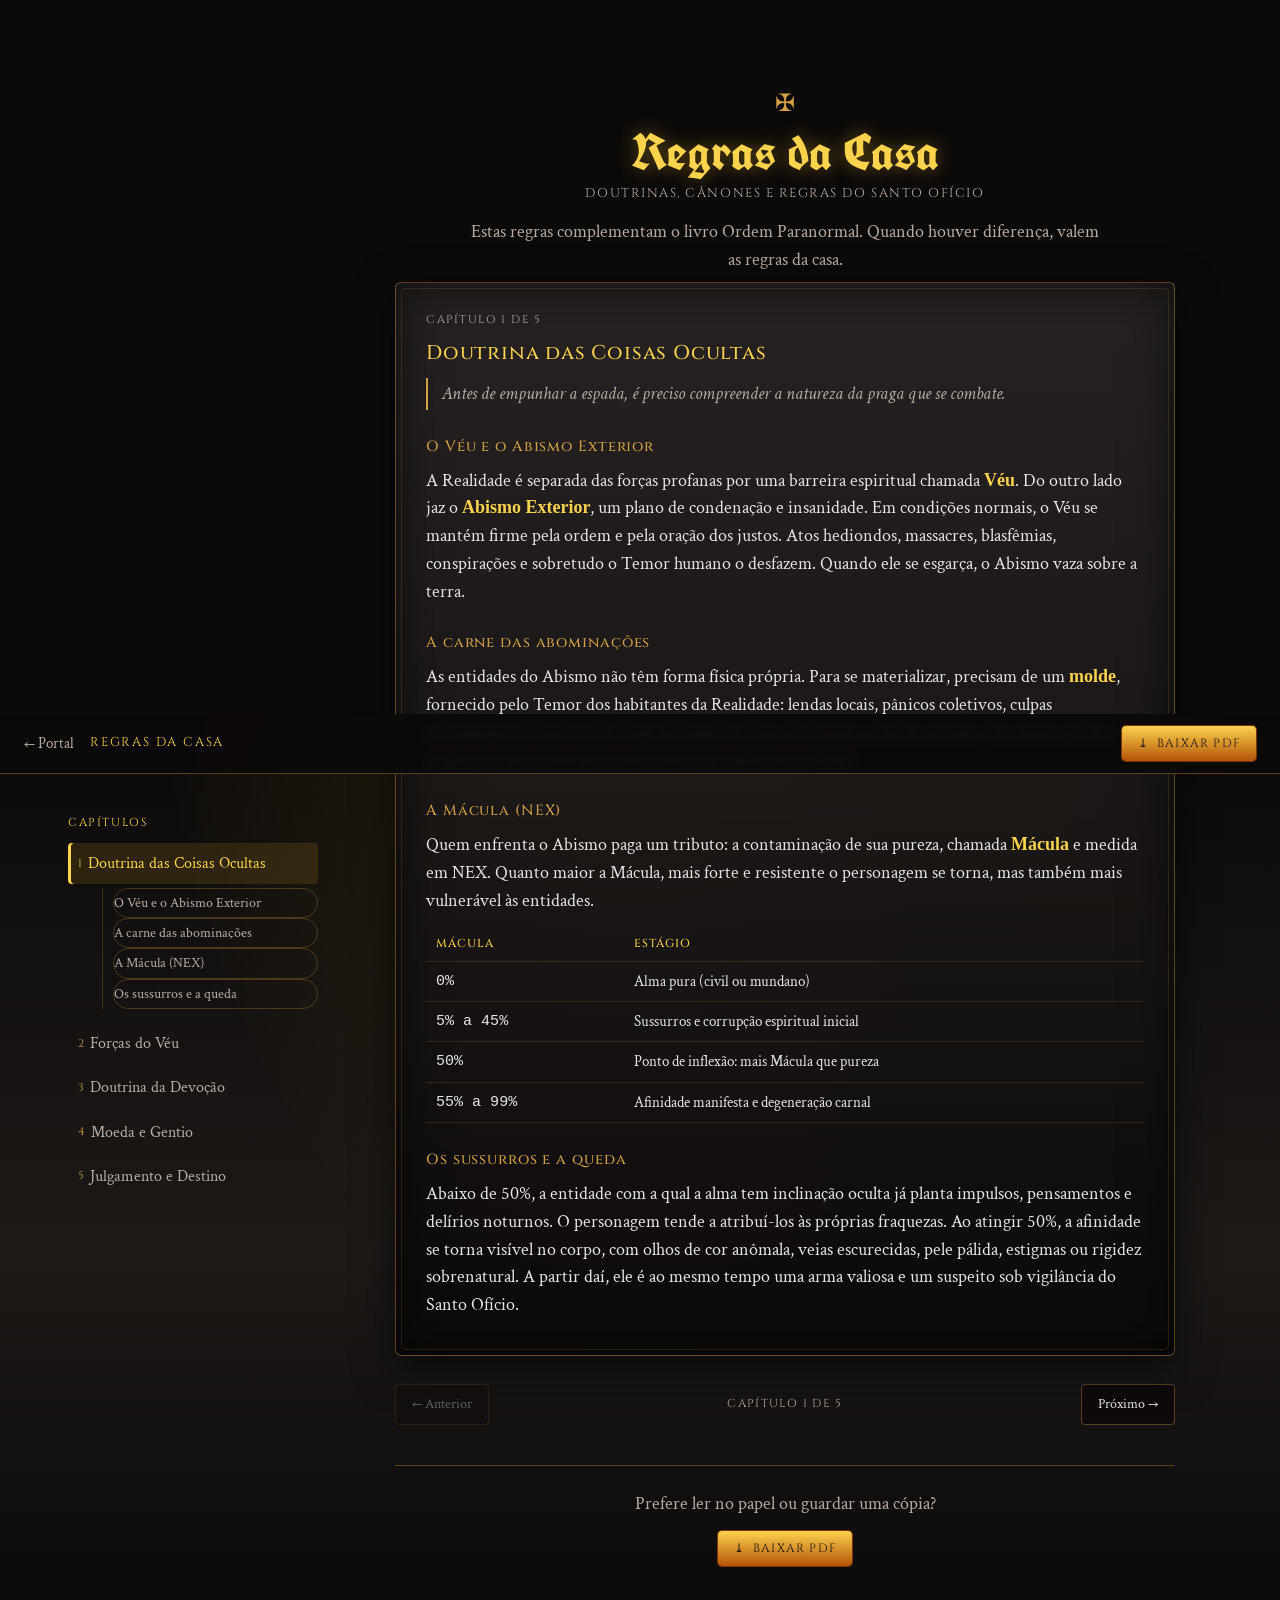
==== commit cd4769bf: "Segunda versão da página de regras, agora com os capitulos de leitura." ====
--- a/pages/regras.html
+++ b/pages/regras.html
@@ -8,278 +8,302 @@
   <link rel="preconnect" href="https://fonts.googleapis.com">
   <link rel="preconnect" href="https://fonts.gstatic.com" crossorigin>
   <link href="https://fonts.googleapis.com/css2?family=Cinzel:wght@500;700&family=Crimson+Text:ital,wght@0,400;0,600;1,400&family=UnifrakturCook:wght@700&display=swap" rel="stylesheet">
-  <link rel="stylesheet" href="../estilizacao/index/index.css">
   <link rel="stylesheet" href="../estilizacao/regras/regras.css">
+  <script src="../estilizacao/regras/regras.js" defer></script>
 </head>
 <body>
 
-<div id="nave" aria-hidden="true"></div>
-
-<div class="conteudo">
-
-  <div class="cabecalho-regras">
-    <a class="voltar" href="index.html">← Portal</a>
-    <a class="botao-pdf" href="../../downloads/Malleus_Maleficarum_-_Regras.pdf" download>
-      <span aria-hidden="true">⤓</span> Baixar PDF
-    </a>
-  </div>
-
-  <header class="regras-topo">
-    <div class="cruz" aria-hidden="true">✠</div>
-    <h1>Regras da Casa</h1>
-    <p class="subtitulo">Malleus Maleficarum · Doutrinas, cânones e regras do Santo Ofício</p>
-    <p class="resumo">Esta página reúne as regras próprias da campanha. Elas complementam o livro Ordem Paranormal. Quando houver diferença, valem estas regras.</p>
-  </header>
-
-  <nav class="indice" aria-labelledby="indice-titulo">
-    <h2 id="indice-titulo">Conteúdo</h2>
-    <ol>
-      <li><a href="#cap-1">Doutrina das Coisas Ocultas</a></li>
-      <li><a href="#cap-2">Forças do Véu</a></li>
-      <li><a href="#cap-3">Doutrina da Devoção</a></li>
-      <li><a href="#cap-4">Moeda e Gentio</a></li>
-      <li><a href="#cap-5">Julgamento e Destino</a></li>
+<div class="fundo" aria-hidden="true"></div>
+
+<header class="barra">
+  <a class="voltar" href="../index.html">← Portal</a>
+  <span class="barra-titulo">Regras da Casa</span>
+  <a class="botao-pdf" href="../downloads/MalleusMaleficarumRegras.pdf" download>
+    <span aria-hidden="true">⤓</span> <span>Baixar PDF</span>
+  </a>
+</header>
+
+<div class="layout">
+
+  <aside class="nav-caps" aria-label="Capítulos">
+    <p class="nav-titulo">Capítulos</p>
+    <ol id="lista-caps">
+      <li>
+        <a href="#cap-1" data-cap="cap-1"><span class="n">1</span><span>Doutrina das Coisas Ocultas</span></a>
+        <ul class="subnav" aria-label="Seções do capítulo"></ul>
+      </li>
+      <li>
+        <a href="#cap-2" data-cap="cap-2"><span class="n">2</span><span>Forças do Véu</span></a>
+        <ul class="subnav" aria-label="Seções do capítulo"></ul>
+      </li>
+      <li>
+        <a href="#cap-3" data-cap="cap-3"><span class="n">3</span><span>Doutrina da Devoção</span></a>
+        <ul class="subnav" aria-label="Seções do capítulo"></ul>
+      </li>
+      <li>
+        <a href="#cap-4" data-cap="cap-4"><span class="n">4</span><span>Moeda e Gentio</span></a>
+        <ul class="subnav" aria-label="Seções do capítulo"></ul>
+      </li>
+      <li>
+        <a href="#cap-5" data-cap="cap-5"><span class="n">5</span><span>Julgamento e Destino</span></a>
+        <ul class="subnav" aria-label="Seções do capítulo"></ul>
+      </li>
     </ol>
-  </nav>
-
-  <!-- ============ CAPÍTULO 1 ============ -->
-  <article class="capitulo" id="cap-1">
-    <span class="numero">Capítulo 1</span>
-    <h2>Doutrina das Coisas Ocultas</h2>
-    <p class="aforismo-cap">Antes de empunhar a espada, é preciso compreender a natureza da praga que se combate.</p>
-
-    <h3>O Véu e o Abismo Exterior</h3>
-    <p>A Realidade é separada das forças profanas por uma barreira espiritual chamada <strong>Véu</strong>. Do outro lado jaz o <strong>Abismo Exterior</strong>, um plano de condenação e insanidade. Em condições normais, o Véu se mantém firme pela ordem e pela oração dos justos. Atos hediondos, massacres, blasfêmias, conspirações e sobretudo o Temor humano o desfazem. Quando ele se esgarça, o Abismo vaza sobre a terra.</p>
-
-    <h3>A carne das abominações</h3>
-    <p>As entidades do Abismo não têm forma física própria. Para se materializar, precisam de um <strong>molde</strong>, que é fornecido pelo Temor dos habitantes da Realidade: lendas locais, pânicos coletivos, culpas inconfessáveis e pavores de cada povoado. Por isso, investigar a raiz do pecado e do medo que deu origem à criatura é o único meio eficaz de quebrar sua fôrma.</p>
-
-    <h3>A Mácula (NEX)</h3>
-    <p>Quem enfrenta o Abismo paga um tributo: a contaminação de sua pureza, chamada <strong>Mácula</strong> e medida em NEX. Quanto maior a Mácula, mais forte e resistente o personagem se torna, mas também mais vulnerável às entidades.</p>
-    <div class="tabela-wrap">
-      <table>
-        <thead><tr><th>Mácula</th><th>Estágio</th></tr></thead>
-        <tbody>
-          <tr><td class="mono">0%</td><td>Alma pura (civil ou mundano)</td></tr>
-          <tr><td class="mono">5% a 45%</td><td>Sussurros e corrupção espiritual inicial</td></tr>
-          <tr><td class="mono">50%</td><td>Ponto de inflexão: mais Mácula que pureza</td></tr>
-          <tr><td class="mono">55% a 99%</td><td>Afinidade manifesta e degeneração carnal</td></tr>
-        </tbody>
-      </table>
-    </div>
-
-    <h3>Os sussurros e a queda</h3>
-    <p>Abaixo de 50%, a entidade com a qual a alma tem inclinação oculta já planta impulsos, pensamentos e delírios noturnos. O personagem tende a atribuí-los às próprias fraquezas. Ao atingir 50%, a afinidade se torna visível no corpo, com olhos de cor anômala, veias escurecidas, pele pálida, estigmas ou rigidez sobrenatural. A partir daí, o personagem é, ao mesmo tempo, uma arma valiosa e um suspeito sob vigilância do Santo Ofício.</p>
-  </article>
-
-  <!-- ============ CAPÍTULO 2 ============ -->
-  <article class="capitulo" id="cap-2">
-    <span class="numero">Capítulo 2</span>
-    <h2>Forças do Véu: os Quatro Pecados e a Graça Primordial</h2>
-    <p class="aforismo-cap">O princípio da ruína é o tremor do espírito.</p>
-
-    <p>As manifestações do Abismo se dividem em cinco forças. O <strong>Temor</strong> é a raiz de todas elas e não está preso ao ciclo de opressão. As outras quatro formam um ciclo, em que cada uma oprime uma e é oprimida por outra.</p>
-
-    <h3>Temor · O Medo (elemento matriz)</h3>
-    <p>O terror primitivo inscrito na carne desde a Queda. Manifesta-se como névoa fria e sem cheiro, como o peso de olhos invisíveis nas catedrais vazias, ou como cânticos distorcidos que gelam o coração. Transcende o ciclo: não é oprimido por nenhuma força e não oprime nenhuma.</p>
-
-    <h3>Pecado · O Sangue</h3>
-    <p><em>A carne clama, o sangue condena.</em> A fraqueza carnal levada ao extremo: fúria, luxúria, gula e suplício. Reconhece-se por sangue espesso que não coagula, cheiro de carniça e carne que se deforma em garras e presas. Oprime a Fé e é oprimido pela Mágoa.</p>
-
-    <h3>Fé · O Conhecimento</h3>
-    <p><em>Saber demais é perder a salvação.</em> A sede perigosa de saber o que cabe apenas a Deus: gnose herética, manuscritos proibidos e segredos murmurados nos claustros. Manifesta-se em sigilos dourados que não consomem o pergaminho e em sussurros de línguas mortas. Oprime a Desordem e é oprimida pelo Pecado.</p>
-
-    <h3>Desordem · A Energia</h3>
-    <p><em>A heresia consome o que o caos inflama.</em> A insubordinação, o delírio e o caos imprevisível. Manifesta-se em chamas frias, tempestades repentinas e vitrais que refletem cores inexistentes. Oprime a Mágoa e é oprimida pela Fé.</p>
-
-    <h3>Mágoa · A Morte</h3>
-    <p><em>Lembra-te de que és pó, e ao pó hás de voltar.</em> O luto eterno, a decadência e a espiral do tempo. Manifesta-se em cinzas enegrecidas, sepulcros que transbordam óleo fétido e uma letargia que drena a vitalidade. Oprime o Pecado e é oprimida pela Desordem.</p>
-
-    <div class="caixa">
-      <h4>Tábua de opressão</h4>
-      <div class="tabela-wrap">
-        <table>
-          <thead><tr><th>Força</th><th>Oprime</th><th>É oprimida por</th></tr></thead>
-          <tbody>
-            <tr><td>Temor</td><td>Nenhuma (transcende)</td><td>Nenhuma (incontido)</td></tr>
-            <tr><td>Pecado</td><td>Fé</td><td>Mágoa</td></tr>
-            <tr><td>Fé</td><td>Desordem</td><td>Pecado</td></tr>
-            <tr><td>Desordem</td><td>Mágoa</td><td>Fé</td></tr>
-            <tr><td>Mágoa</td><td>Pecado</td><td>Desordem</td></tr>
-          </tbody>
-        </table>
-      </div>
-    </div>
-  </article>
-
-  <!-- ============ CAPÍTULO 3 ============ -->
-  <article class="capitulo" id="cap-3">
-    <span class="numero">Capítulo 3</span>
-    <h2>Doutrina da Devoção: o Sistema de Crença</h2>
-    <p class="aforismo-cap">A armadura do inquisidor é forjada na convicção de sua alma.</p>
-
-    <h3>A Regra da Crença</h3>
-    <p>Nesta campanha, o personagem não tem Sanidade (SAN) nem Pontos de Esforço (PE). Em seu lugar, usa apenas duas barras:</p>
-    <ul>
-      <li><strong>Pontos de Vida (PV):</strong> a integridade do corpo.</li>
-      <li><strong>Pontos de Crença (PC):</strong> a chama interior da devoção. Substitui SAN e PE.</li>
-    </ul>
-    <p>Gastar PC representa exigir milagres do próprio espírito, hesitar diante do medo ou ver a fé abalada. Habilidades e rituais que custariam PE passam a drenar PC, e qualquer dano mental ou perda de sanidade desconta diretamente do PC. Se o PC chegar a 0, o personagem entra em <strong>Crise de Fé</strong>, equivalente a enlouquecer, com risco iminente de <strong>Apostasia</strong>.</p>
-
-    <h3>Valores iniciais e progressão</h3>
-    <div class="formula">PC máximo = Base da classe + Presença + (Avanços de NEX × (Incremento + Presença))</div>
-    <div class="tabela-wrap">
-      <table>
-        <thead><tr><th>Classe</th><th>Base inicial</th><th>Incremento por avanço de NEX</th></tr></thead>
-        <tbody>
-          <tr><td>Combatente</td><td class="mono">6 + Presença</td><td class="mono">3 + Presença</td></tr>
-          <tr><td>Especialista</td><td class="mono">8 + Presença</td><td class="mono">4 + Presença</td></tr>
-          <tr><td>Ocultista</td><td class="mono">10 + Presença</td><td class="mono">5 + Presença</td></tr>
-        </tbody>
-      </table>
-    </div>
-    <div class="caixa">
-      <h4>Nota de implementação</h4>
-      <p>O PDF diz “a cada novo avanço de NEX”, sem o tamanho do passo. A mesa adotou, por enquanto, um avanço a cada 5% de NEX. Esta definição ainda aguarda confirmação do mestre.</p>
-    </div>
-    <p>Exemplo: um Combatente com Presença 2 e NEX 20% tem PC máximo de 6 + 2 + 4 × (3 + 2) = 28.</p>
-
-    <h3>Ação de interlúdio: Dedicar Sua Fé</h3>
-    <p>Requer treinamento em <strong>Religião</strong>. Durante uma cena de interlúdio, o personagem se prostra, acende velas, jejua ou recita orações, e faz um teste de Religião. Para cada 10 pontos no total, recebe 5 PC temporários, arredondados para baixo. Por exemplo, um total de 24 concede 10 PC. Esses pontos duram até o fim do dia. Esta ação também conta como Relaxar para o conjurador.</p>
-
-    <h3>Ritos da Fé</h3>
-    <p>Ritos exigem um teste de Religião contra uma Dificuldade de Teste (DT).</p>
-    <div class="tabela-wrap">
-      <table>
-        <thead><tr><th>Rito</th><th>DT</th><th>Execução</th><th>Alcance</th></tr></thead>
-        <tbody>
-          <tr><td>Benção</td><td class="mono">15</td><td>Ação padrão ou interlúdio. Duração: cena</td><td>Toque</td></tr>
-          <tr><td>Compartilhar a Palavra</td><td class="mono">25</td><td>Ação de interlúdio, junto de Dedicar Sua Fé</td><td>Curto</td></tr>
-          <tr><td>Rito de Iniciação</td><td class="mono">30</td><td>Ação completa (cerimônia de 1 hora)</td><td>Toque</td></tr>
-        </tbody>
-      </table>
-    </div>
-    <p><strong>Benção</strong> tem três manifestações, escolhidas no momento da execução:</p>
-    <ul>
-      <li><strong>Abençoar Ser:</strong> o alvo recebe 5 PV temporários, mais 3 para cada 5 pontos que o teste superar a DT 15. Resultado 20 concede 8 PV; resultado 25 concede 11 PV.</li>
-      <li><strong>Abençoar Objeto:</strong> o item ganha Redução de Dano igual ao total do teste, aplicada ao primeiro dano que atingir o portador. Depois disso, a bênção se dissipa.</li>
-      <li><strong>Consagrar Águas:</strong> um cubo de 1,5 m de água pura vira Água Benta, com uma porção extra para cada 5 pontos acima da DT 15, aumentando o cubo em 1,5 m.</li>
-    </ul>
-    <p><strong>Compartilhar a Palavra</strong> transfere os PC temporários do orador para todos os aliados presentes, com limite de 2 × Presença aliados.</p>
-    <p><strong>Rito de Iniciação</strong> sela a alma do fiel sob a Igreja. Se atingir a DT, o alvo perde sua Origem anterior e recebe, de forma definitiva, a Origem Abençoado.</p>
-
-    <h3>Relíquia: Água Benta</h3>
-    <p>Não se compra em mercados comuns. Só é obtida como voto capitular ou pelo rito Benção. Ao conjurar um ritual, o clérigo pode consumir uma dose como catalisador. Cada criatura afetada sofre 2d6 de dano direto de PV e fica <em>Fatigada</em> até o fim da cena, a não ser que passe no teste de resistência, o que anula os dois efeitos. Se o ritual manipular água usando apenas Água Benta no vórtice, as criaturas sofrem −5 nos testes de resistência.</p>
-
-    <h3>Origem: Abençoado</h3>
-    <p>Treinado em Religião e Vontade. Tem dois benefícios:</p>
-    <ul>
-      <li><strong>Crença Reforçada:</strong> bônus numéricos e restaurações de Dedicar Sua Fé ou de Ritos da Fé que afetem o próprio personagem aumentam em +1.</li>
-      <li><strong>Sorte Divina:</strong> uma vez por cena de ação ou investigação, pode sacrificar 1d4 PC para rolar novamente um teste recém-feito. Se a nova rolagem for sucesso ou um efeito mais brando e favorável, o PC sacrificado é recuperado.</li>
-    </ul>
-  </article>
-
-  <!-- ============ CAPÍTULO 4 ============ -->
-  <article class="capitulo" id="cap-4">
-    <span class="numero">Capítulo 4</span>
-    <h2>Moeda e Gentio: Economia e a Alma sem Fé</h2>
-    <p class="aforismo-cap">Nem todos dobram os joelhos aos dogmas da Santa Sé.</p>
-
-    <h3>O sistema monetário</h3>
-    <p>A riqueza é transacionada em quatro cunhagens:</p>
-    <div class="tabela-wrap">
-      <table>
-        <thead><tr><th>Moeda</th><th>Valor</th><th>Uso típico</th></tr></thead>
-        <tbody>
-          <tr><td>Cobre (MC)</td><td class="mono">1 MC</td><td>Pão, cerveja aguada, vela de sebo</td></tr>
-          <tr><td>Prata (MP)</td><td class="mono">100 MC</td><td>Estalagens, ferramentas, armas simples, dízimos</td></tr>
-          <tr><td>Ouro (MO)</td><td class="mono">100 MP (10.000 MC)</td><td>Privilégio: armaduras completas, carruagens, terras, servos</td></tr>
-          <tr><td>Platina (MPl)</td><td class="mono">1.000 MO (10.000.000 MC)</td><td>Transações entre coroas e resgates de reis</td></tr>
-        </tbody>
-      </table>
-    </div>
-
-    <h3>Patrimônio inicial</h3>
-    <p>Depende da casta, da Presença e da idade, contada a partir dos 18 anos. Se o personagem tiver 18 anos, use multiplicador 1.</p>
-    <ul>
-      <li><strong>Nobreza:</strong> 15 MO × Presença × (Idade − 18)</li>
-      <li><strong>Plebe:</strong> 10 MP × Presença × (Idade − 18)</li>
-    </ul>
-    <p>Exemplo: um nobre de 30 anos com Presença 2 acumula 15 × 2 × 12 = 360 MO.</p>
-
-    <h3>Carga</h3>
-    <p>A cada 50 moedas de qualquer tipo, ocupa-se 1 espaço de inventário. Quantias abaixo de 50 moedas são de peso desprezível.</p>
-
-    <h3>Os gentios</h3>
-    <p>Mercenários cínicos, hereges fugitivos e pagãos também cruzam o Abismo. A Mácula os atinge da mesma forma, e eles ganham os mesmos aumentos físicos e poderes paranormais. Ao atingir 50%, também manifestam deformidades e afinidade elemental.</p>
-    <p>A diferença está na estrutura psicológica. O gentio <strong>não tem barra de Crença</strong>. Gerencia PV, Sanidade (SAN) e Pontos de Esforço (PE) pelas regras padrão. Não pode usar Dedicar Sua Fé nem manifestar Ritos da Fé, e fica suscetível aos danos de sanidade.</p>
-
-    <div class="caixa">
-      <h4>Conversão pelo Rito de Iniciação</h4>
-      <p>Um gentio pode se submeter ao Santo Ofício pelo Rito de Iniciação (Religião, DT 30). A conversão é irreversível e tem três efeitos: a Origem muda para Abençoado; SAN e PE são descartados e unificados na barra de Crença, calculada pela classe e pela Mácula acumulada; e o personagem passa a receber os benefícios de Dedicar Sua Fé, bênçãos coletivas e sacramentos.</p>
-    </div>
-  </article>
-
-  <!-- ============ CAPÍTULO 5 ============ -->
-  <article class="capitulo" id="cap-5">
-    <span class="numero">Capítulo 5</span>
-    <h2>Julgamento e Destino: o Sistema de Rolagem Híbrida</h2>
-    <p class="aforismo-cap">Há ações cuja realização está em dúvida, e outras cujo resultado é certo, mas cuja qualidade depende da Providência.</p>
-
-    <h3>Quando usar cada rolagem</h3>
-    <p>Cabe ao mestre decidir, com base nestas premissas:</p>
-    <ul>
-      <li><strong>Rolagem numeral:</strong> ações diretas, reativas ou competitivas contra uma DT fixa ou defesa. Serve para decidir se a ação acontece. Ex.: golpe de espada, perceber um cultista escondido, resistir a um veneno.</li>
-      <li><strong>Rolagem simbólica:</strong> quando a ação será concluída de qualquer forma, e os dados definem a qualidade e as consequências. Ex.: Dedicar Sua Fé, decifrar manuscritos, conduzir um interrogatório, preparar ritos.</li>
-    </ul>
-
-    <h3>Rolagem numeral</h3>
-    <ol>
-      <li>Role d20 em número igual ao valor do atributo. Se o atributo for 0, role 2d20 e fique com o menor.</li>
-      <li>Escolha o maior dado e some o bônus de treinamento: Destreinado +0, Treinado +5, Veterano +10, Expert +15.</li>
-      <li>Compare o total com a DT.</li>
-    </ol>
-
-    <h3>Rolagem simbólica</h3>
-    <p>Os dados trazem três símbolos: <strong>S</strong> (Sucesso, a eficácia e a perfeição), <strong>A</strong> (Adaptação, oportunidades, serenidade e vantagens) e <strong>P</strong> (Pressão, cansaço, complicações e o olhar do Abismo).</p>
-    <div class="tabela-wrap">
-      <table>
-        <thead><tr><th>Treinamento</th><th>Dado</th><th>Natureza</th></tr></thead>
-        <tbody>
-          <tr><td>Destreinado / Leigo</td><td class="mono">d4</td><td>Faces limitadas, com mais incerteza</td></tr>
-          <tr><td>Treinado</td><td class="mono">d6</td><td>Equilíbrio entre sucessos e adaptações</td></tr>
-          <tr><td>Veterano</td><td class="mono">d10</td><td>Probabilidade alta de sucessos múltiplos</td></tr>
-          <tr><td>Expert</td><td class="mono">d12</td><td>Maestria espiritual, com faces densas</td></tr>
-        </tbody>
-      </table>
-    </div>
-    <p>Na rolagem simbólica, o treinamento não dá bônus numérico. Ele só define o tipo de dado. Um personagem com atributo 0 rola 1d4, independentemente do treinamento.</p>
-
-    <h3>Descarte e retenção</h3>
-    <p>Role um número de dados igual ao atributo. Depois, o jogador pode descartar até <strong>Atributo − 2</strong> dados. Atributos 1 e 2 não permitem descarte.</p>
-    <div class="formula">Descartes permitidos = máx(0, Atributo − 2)</div>
-    <p>É proibido descartar a ponto de anular o teste: sempre é preciso manter ao menos 1 dado. O objetivo é eliminar faces com Pressão ou vazias para preservar Sucessos e Adaptações.</p>
-
-    <h3>Rerolagens</h3>
-    <p>Habilidades que permitem rerolar, como Sorte Divina, valem apenas para dados mantidos após o descarte. Para cada ponto de rerolagem, escolha um dado mantido e role sua face de novo. O novo resultado substitui o anterior.</p>
-
-    <h3>Tábua prática de resolução simbólica</h3>
-    <ol>
-      <li><strong>Declaração:</strong> o mestre classifica a ação como numeral ou simbólica.</li>
-      <li><strong>Preparação:</strong> quantidade de dados = valor do atributo; tipo de dado = treinamento.</li>
-      <li><strong>Rolagem:</strong> role todos os dados da reserva.</li>
-      <li><strong>Purificação:</strong> descarte até (Atributo − 2) dados, mantendo ao menos 1.</li>
-      <li><strong>Veredito:</strong> some os símbolos mantidos. S define a potência do efeito, A traz adaptações e alívios, e P gera desgaste, atrito com superiores ou fadiga.</li>
-    </ol>
-  </article>
-
-  <footer class="download-final">
-    <p>Prefere ler no papel ou guardar uma cópia?</p>
-    <a class="botao-pdf" href="Malleus_Maleficarum_-_Regras.pdf" download>
-      <span aria-hidden="true">⤓</span> Baixar PDF
-    </a>
-  </footer>
-
+  </aside>
+
+  <main class="principal">
+
+    <header class="topo-regras">
+      <div class="cruz" aria-hidden="true">✠</div>
+      <h1>Regras da Casa</h1>
+      <p class="subtitulo">Doutrinas, cânones e regras do Santo Ofício</p>
+      <p class="resumo">Estas regras complementam o livro Ordem Paranormal. Quando houver diferença, valem as regras da casa.</p>
+    </header>
+
+    <!-- ============ CAPÍTULO 1 ============ -->
+    <article class="capitulo" id="cap-1">
+      <p class="numero">Capítulo 1 de 5</p>
+      <h2>Doutrina das Coisas Ocultas</h2>
+      <p class="aforismo-cap">Antes de empunhar a espada, é preciso compreender a natureza da praga que se combate.</p>
+
+      <h3>O Véu e o Abismo Exterior</h3>
+      <p>A Realidade é separada das forças profanas por uma barreira espiritual chamada <strong>Véu</strong>. Do outro lado jaz o <strong>Abismo Exterior</strong>, um plano de condenação e insanidade. Em condições normais, o Véu se mantém firme pela ordem e pela oração dos justos. Atos hediondos, massacres, blasfêmias, conspirações e sobretudo o Temor humano o desfazem. Quando ele se esgarça, o Abismo vaza sobre a terra.</p>
+
+      <h3>A carne das abominações</h3>
+      <p>As entidades do Abismo não têm forma física própria. Para se materializar, precisam de um <strong>molde</strong>, fornecido pelo Temor dos habitantes da Realidade: lendas locais, pânicos coletivos, culpas inconfessáveis e pavores de cada povoado. Por isso, investigar a raiz do pecado e do medo que deu origem à criatura é o único meio eficaz de quebrar sua fôrma.</p>
+
+      <h3>A Mácula (NEX)</h3>
+      <p>Quem enfrenta o Abismo paga um tributo: a contaminação de sua pureza, chamada <strong>Mácula</strong> e medida em NEX. Quanto maior a Mácula, mais forte e resistente o personagem se torna, mas também mais vulnerável às entidades.</p>
+      <div class="tabela-wrap">
+        <table>
+          <thead><tr><th>Mácula</th><th>Estágio</th></tr></thead>
+          <tbody>
+            <tr><td class="mono">0%</td><td>Alma pura (civil ou mundano)</td></tr>
+            <tr><td class="mono">5% a 45%</td><td>Sussurros e corrupção espiritual inicial</td></tr>
+            <tr><td class="mono">50%</td><td>Ponto de inflexão: mais Mácula que pureza</td></tr>
+            <tr><td class="mono">55% a 99%</td><td>Afinidade manifesta e degeneração carnal</td></tr>
+          </tbody>
+        </table>
+      </div>
+
+      <h3>Os sussurros e a queda</h3>
+      <p>Abaixo de 50%, a entidade com a qual a alma tem inclinação oculta já planta impulsos, pensamentos e delírios noturnos. O personagem tende a atribuí-los às próprias fraquezas. Ao atingir 50%, a afinidade se torna visível no corpo, com olhos de cor anômala, veias escurecidas, pele pálida, estigmas ou rigidez sobrenatural. A partir daí, ele é ao mesmo tempo uma arma valiosa e um suspeito sob vigilância do Santo Ofício.</p>
+    </article>
+
+    <!-- ============ CAPÍTULO 2 ============ -->
+    <article class="capitulo" id="cap-2">
+      <p class="numero">Capítulo 2 de 5</p>
+      <h2>Forças do Véu: os Quatro Pecados e a Graça Primordial</h2>
+      <p class="aforismo-cap">O princípio da ruína é o tremor do espírito.</p>
+
+      <p>As manifestações do Abismo se dividem em cinco forças. O <strong>Temor</strong> é a raiz de todas e não está preso ao ciclo de opressão. As outras quatro formam um ciclo, em que cada uma oprime uma e é oprimida por outra.</p>
+
+      <h3>Temor · O Medo (elemento matriz)</h3>
+      <p>O terror primitivo inscrito na carne desde a Queda. Manifesta-se como névoa fria e sem cheiro, como o peso de olhos invisíveis nas catedrais vazias, ou como cânticos distorcidos que gelam o coração. Transcende o ciclo: não é oprimido por nenhuma força e não oprime nenhuma.</p>
+
+      <h3>Pecado · O Sangue</h3>
+      <p><em>A carne clama, o sangue condena.</em> A fraqueza carnal levada ao extremo: fúria, luxúria, gula e suplício. Reconhece-se por sangue espesso que não coagula, cheiro de carniça e carne que se deforma em garras e presas. Oprime a Fé e é oprimido pela Mágoa.</p>
+
+      <h3>Fé · O Conhecimento</h3>
+      <p><em>Saber demais é perder a salvação.</em> A sede perigosa de saber o que cabe apenas a Deus: gnose herética, manuscritos proibidos e segredos murmurados nos claustros. Manifesta-se em sigilos dourados que não consomem o pergaminho e em sussurros de línguas mortas. Oprime a Desordem e é oprimida pelo Pecado.</p>
+
+      <h3>Desordem · A Energia</h3>
+      <p><em>A heresia consome o que o caos inflama.</em> A insubordinação, o delírio e o caos imprevisível. Manifesta-se em chamas frias, tempestades repentinas e vitrais que refletem cores inexistentes. Oprime a Mágoa e é oprimida pela Fé.</p>
+
+      <h3>Mágoa · A Morte</h3>
+      <p><em>Lembra-te de que és pó, e ao pó hás de voltar.</em> O luto eterno, a decadência e a espiral do tempo. Manifesta-se em cinzas enegrecidas, sepulcros que transbordam óleo fétido e uma letargia que drena a vitalidade. Oprime o Pecado e é oprimida pela Desordem.</p>
+
+      <div class="caixa">
+        <h4>Tábua de opressão</h4>
+        <div class="tabela-wrap">
+          <table>
+            <thead><tr><th>Força</th><th>Oprime</th><th>É oprimida por</th></tr></thead>
+            <tbody>
+              <tr><td>Temor</td><td>Nenhuma (transcende)</td><td>Nenhuma (incontido)</td></tr>
+              <tr><td>Pecado</td><td>Fé</td><td>Mágoa</td></tr>
+              <tr><td>Fé</td><td>Desordem</td><td>Pecado</td></tr>
+              <tr><td>Desordem</td><td>Mágoa</td><td>Fé</td></tr>
+              <tr><td>Mágoa</td><td>Pecado</td><td>Desordem</td></tr>
+            </tbody>
+          </table>
+        </div>
+      </div>
+    </article>
+
+    <!-- ============ CAPÍTULO 3 ============ -->
+    <article class="capitulo" id="cap-3">
+      <p class="numero">Capítulo 3 de 5</p>
+      <h2>Doutrina da Devoção: o Sistema de Crença</h2>
+      <p class="aforismo-cap">A armadura do inquisidor é forjada na convicção de sua alma.</p>
+
+      <h3>A Regra da Crença</h3>
+      <p>Nesta campanha, o personagem não tem Sanidade (SAN) nem Pontos de Esforço (PE). Em seu lugar, usa duas barras:</p>
+      <ul>
+        <li><strong>Pontos de Vida (PV):</strong> a integridade do corpo.</li>
+        <li><strong>Pontos de Crença (PC):</strong> a chama interior da devoção. Substitui SAN e PE.</li>
+      </ul>
+      <p>Gastar PC representa exigir milagres do próprio espírito, hesitar diante do medo ou ver a fé abalada. Habilidades e rituais que custariam PE passam a drenar PC, e qualquer dano mental ou perda de sanidade desconta do PC. Se o PC chegar a 0, o personagem entra em <strong>Crise de Fé</strong>, equivalente a enlouquecer, com risco iminente de <strong>Apostasia</strong>.</p>
+
+      <h3>Valores iniciais e progressão</h3>
+      <div class="formula">PC máximo = Base da classe + Presença + (Avanços de NEX × (Incremento + Presença))</div>
+      <div class="tabela-wrap">
+        <table>
+          <thead><tr><th>Classe</th><th>Base inicial</th><th>Incremento por avanço de NEX</th></tr></thead>
+          <tbody>
+            <tr><td>Combatente</td><td class="mono">6 + Presença</td><td class="mono">3 + Presença</td></tr>
+            <tr><td>Especialista</td><td class="mono">8 + Presença</td><td class="mono">4 + Presença</td></tr>
+            <tr><td>Ocultista</td><td class="mono">10 + Presença</td><td class="mono">5 + Presença</td></tr>
+          </tbody>
+        </table>
+      </div>
+      <div class="caixa">
+        <h4>Nota de implementação</h4>
+        <p>O PDF diz “a cada novo avanço de NEX”, sem o tamanho do passo. A mesa adota, por enquanto, um avanço a cada 5% de NEX. Esta definição aguarda confirmação do mestre.</p>
+      </div>
+      <p>Exemplo: um Combatente com Presença 2 e NEX 20% tem PC máximo de 6 + 2 + 4 × (3 + 2) = 28.</p>
+
+      <h3>Ação de interlúdio: Dedicar Sua Fé</h3>
+      <p>Requer treinamento em <strong>Religião</strong>. Durante uma cena de interlúdio, o personagem se prostra, acende velas, jejua ou recita orações, e faz um teste de Religião. Para cada 10 pontos no total, recebe 5 PC temporários, arredondados para baixo. Um total de 24, por exemplo, concede 10 PC. Esses pontos duram até o fim do dia. Esta ação também conta como Relaxar para o conjurador.</p>
+
+      <h3>Ritos da Fé</h3>
+      <p>Ritos exigem um teste de Religião contra uma Dificuldade de Teste (DT).</p>
+      <div class="tabela-wrap">
+        <table>
+          <thead><tr><th>Rito</th><th>DT</th><th>Execução</th><th>Alcance</th></tr></thead>
+          <tbody>
+            <tr><td>Benção</td><td class="mono">15</td><td>Ação padrão ou interlúdio. Duração: cena</td><td>Toque</td></tr>
+            <tr><td>Compartilhar a Palavra</td><td class="mono">25</td><td>Ação de interlúdio, junto de Dedicar Sua Fé</td><td>Curto</td></tr>
+            <tr><td>Rito de Iniciação</td><td class="mono">30</td><td>Ação completa (cerimônia de 1 hora)</td><td>Toque</td></tr>
+          </tbody>
+        </table>
+      </div>
+      <p><strong>Benção</strong> tem três manifestações, escolhidas na execução:</p>
+      <ul>
+        <li><strong>Abençoar Ser:</strong> o alvo recebe 5 PV temporários, mais 3 para cada 5 pontos que o teste superar a DT 15. Resultado 20 concede 8 PV; 25 concede 11 PV.</li>
+        <li><strong>Abençoar Objeto:</strong> o item ganha Redução de Dano igual ao total do teste, aplicada ao primeiro dano que atingir o portador. Depois, a bênção se dissipa.</li>
+        <li><strong>Consagrar Águas:</strong> um cubo de 1,5 m de água pura vira Água Benta, com uma porção extra a cada 5 pontos acima da DT 15, que aumentam o cubo em 1,5 m.</li>
+      </ul>
+      <p><strong>Compartilhar a Palavra</strong> transfere os PC temporários do orador para os aliados presentes, com limite de 2 × Presença.</p>
+      <p><strong>Rito de Iniciação</strong> sela a alma do fiel sob a Igreja. Se atingir a DT, o alvo perde sua Origem anterior e recebe, de forma definitiva, a Origem Abençoado.</p>
+
+      <h3>Relíquia: Água Benta</h3>
+      <p>Não se compra em mercados comuns. Só é obtida como voto capitular ou pelo rito Benção. Ao conjurar um ritual, o clérigo pode consumir uma dose como catalisador. Cada criatura afetada sofre 2d6 de dano direto de PV e fica <em>Fatigada</em> até o fim da cena, a não ser que passe no teste de resistência, o que anula os dois efeitos. Se o ritual manipular água usando apenas Água Benta no vórtice, as criaturas sofrem −5 nos testes de resistência.</p>
+
+      <h3>Origem: Abençoado</h3>
+      <p>Treinado em Religião e Vontade. Tem dois benefícios:</p>
+      <ul>
+        <li><strong>Crença Reforçada:</strong> bônus numéricos e restaurações de Dedicar Sua Fé ou de Ritos da Fé que afetem o próprio personagem aumentam em +1.</li>
+        <li><strong>Sorte Divina:</strong> uma vez por cena de ação ou investigação, pode sacrificar 1d4 PC para rolar novamente um teste recém-feito. Se a nova rolagem for sucesso ou um efeito mais brando e favorável, o PC sacrificado é recuperado.</li>
+      </ul>
+    </article>
+
+    <!-- ============ CAPÍTULO 4 ============ -->
+    <article class="capitulo" id="cap-4">
+      <p class="numero">Capítulo 4 de 5</p>
+      <h2>Moeda e Gentio: Economia e a Alma sem Fé</h2>
+      <p class="aforismo-cap">Nem todos dobram os joelhos aos dogmas da Santa Sé.</p>
+
+      <h3>O sistema monetário</h3>
+      <p>A riqueza é transacionada em quatro cunhagens:</p>
+      <div class="tabela-wrap">
+        <table>
+          <thead><tr><th>Moeda</th><th>Valor</th><th>Uso típico</th></tr></thead>
+          <tbody>
+            <tr><td>Cobre (MC)</td><td class="mono">1 MC</td><td>Pão, cerveja aguada, vela de sebo</td></tr>
+            <tr><td>Prata (MP)</td><td class="mono">100 MC</td><td>Estalagens, ferramentas, armas simples, dízimos</td></tr>
+            <tr><td>Ouro (MO)</td><td class="mono">100 MP (10.000 MC)</td><td>Privilégio: armaduras completas, carruagens, terras, servos</td></tr>
+            <tr><td>Platina (MPl)</td><td class="mono">1.000 MO (10.000.000 MC)</td><td>Transações entre coroas e resgates de reis</td></tr>
+          </tbody>
+        </table>
+      </div>
+
+      <h3>Patrimônio inicial</h3>
+      <p>Depende da casta, da Presença e da idade, contada a partir dos 18 anos. Com 18 anos, o multiplicador é 1.</p>
+      <ul>
+        <li><strong>Nobreza:</strong> 15 MO × Presença × (Idade − 18)</li>
+        <li><strong>Plebe:</strong> 10 MP × Presença × (Idade − 18)</li>
+      </ul>
+      <p>Exemplo: um nobre de 30 anos com Presença 2 acumula 15 × 2 × 12 = 360 MO.</p>
+
+      <h3>Carga</h3>
+      <p>A cada 50 moedas de qualquer tipo, ocupa-se 1 espaço de inventário. Quantias abaixo de 50 moedas têm peso desprezível.</p>
+
+      <h3>Os gentios</h3>
+      <p>Mercenários cínicos, hereges fugitivos e pagãos também cruzam o Abismo. A Mácula os atinge da mesma forma, com os mesmos aumentos físicos e poderes paranormais. Ao atingir 50%, também manifestam deformidades e afinidade elemental.</p>
+      <p>A diferença está na estrutura psicológica. O gentio <strong>não tem barra de Crença</strong>. Gerencia PV, Sanidade (SAN) e Pontos de Esforço (PE) pelas regras padrão. Não pode usar Dedicar Sua Fé nem manifestar Ritos da Fé, e fica suscetível aos danos de sanidade.</p>
+
+      <div class="caixa">
+        <h4>Conversão pelo Rito de Iniciação</h4>
+        <p>Um gentio pode se submeter ao Santo Ofício pelo Rito de Iniciação (Religião, DT 30). A conversão é irreversível: a Origem muda para Abençoado; SAN e PE são descartados e unificados na barra de Crença, calculada pela classe e pela Mácula acumulada; e o personagem passa a receber os benefícios de Dedicar Sua Fé, bênçãos coletivas e sacramentos.</p>
+      </div>
+    </article>
+
+    <!-- ============ CAPÍTULO 5 ============ -->
+    <article class="capitulo" id="cap-5">
+      <p class="numero">Capítulo 5 de 5</p>
+      <h2>Julgamento e Destino: o Sistema de Rolagem Híbrida</h2>
+      <p class="aforismo-cap">Há ações cuja realização está em dúvida, e outras cujo resultado é certo, mas cuja qualidade depende da Providência.</p>
+
+      <h3>Quando usar cada rolagem</h3>
+      <p>Cabe ao mestre decidir, com base nestas premissas:</p>
+      <ul>
+        <li><strong>Rolagem numeral:</strong> ações diretas, reativas ou competitivas contra uma DT fixa ou defesa. Decide se a ação acontece. Ex.: golpe de espada, perceber um cultista escondido, resistir a um veneno.</li>
+        <li><strong>Rolagem simbólica:</strong> quando a ação será concluída de qualquer forma e os dados definem a qualidade e as consequências. Ex.: Dedicar Sua Fé, decifrar manuscritos, conduzir um interrogatório, preparar ritos.</li>
+      </ul>
+
+      <h3>Rolagem numeral</h3>
+      <ol>
+        <li>Role d20 em número igual ao valor do atributo. Se o atributo for 0, role 2d20 e fique com o menor.</li>
+        <li>Escolha o maior dado e some o bônus de treinamento: Destreinado +0, Treinado +5, Veterano +10, Expert +15.</li>
+        <li>Compare o total com a DT.</li>
+      </ol>
+
+      <h3>Rolagem simbólica</h3>
+      <p>Os dados trazem três símbolos: <strong>S</strong> (Sucesso, eficácia e perfeição), <strong>A</strong> (Adaptação, oportunidades, serenidade e vantagens) e <strong>P</strong> (Pressão, cansaço, complicações e o olhar do Abismo).</p>
+      <div class="tabela-wrap">
+        <table>
+          <thead><tr><th>Treinamento</th><th>Dado</th><th>Natureza</th></tr></thead>
+          <tbody>
+            <tr><td>Destreinado / Leigo</td><td class="mono">d4</td><td>Faces limitadas, com mais incerteza</td></tr>
+            <tr><td>Treinado</td><td class="mono">d6</td><td>Equilíbrio entre sucessos e adaptações</td></tr>
+            <tr><td>Veterano</td><td class="mono">d10</td><td>Probabilidade alta de sucessos múltiplos</td></tr>
+            <tr><td>Expert</td><td class="mono">d12</td><td>Maestria espiritual, com faces densas</td></tr>
+          </tbody>
+        </table>
+      </div>
+      <p>Na rolagem simbólica, o treinamento não dá bônus numérico. Ele só define o tipo de dado. Com atributo 0, rola-se 1d4, independentemente do treinamento.</p>
+
+      <h3>Descarte e retenção</h3>
+      <p>Role um número de dados igual ao atributo. Depois, pode descartar até <strong>Atributo − 2</strong> dados. Atributos 1 e 2 não permitem descarte.</p>
+      <div class="formula">Descartes permitidos = máx(0, Atributo − 2)</div>
+      <p>É proibido descartar a ponto de anular o teste: sempre é preciso manter ao menos 1 dado. O objetivo é eliminar faces com Pressão ou vazias para preservar Sucessos e Adaptações.</p>
+
+      <h3>Rerolagens</h3>
+      <p>Habilidades que permitem rerolar, como Sorte Divina, valem apenas para dados mantidos após o descarte. Para cada ponto de rerolagem, escolha um dado mantido e role sua face de novo. O novo resultado substitui o anterior.</p>
+
+      <h3>Tábua prática de resolução simbólica</h3>
+      <ol>
+        <li><strong>Declaração:</strong> o mestre classifica a ação como numeral ou simbólica.</li>
+        <li><strong>Preparação:</strong> quantidade de dados = valor do atributo; tipo de dado = treinamento.</li>
+        <li><strong>Rolagem:</strong> role todos os dados da reserva.</li>
+        <li><strong>Purificação:</strong> descarte até (Atributo − 2) dados, mantendo ao menos 1.</li>
+        <li><strong>Veredito:</strong> some os símbolos mantidos. S define a potência do efeito, A traz adaptações e alívios, e P gera desgaste, atrito com superiores ou fadiga.</li>
+      </ol>
+    </article>
+
+    <nav class="paginacao" aria-label="Navegação entre capítulos">
+      <button type="button" id="ant" class="btn-pag">← Anterior</button>
+      <span id="posicao" class="posicao" aria-live="polite">Capítulo 1 de 5</span>
+      <button type="button" id="prox" class="btn-pag">Próximo →</button>
+    </nav>
+
+    <footer class="rodape-regras">
+      <p>Prefere ler no papel ou guardar uma cópia?</p>
+      <a class="botao-pdf" href="../downloads/MalleusMaleficarumRegras.pdf" download>
+        <span aria-hidden="true">⤓</span> <span>Baixar PDF</span>
+      </a>
+    </footer>
+  </main>
 </div>
 
 </body>
--- a/estilizacao/regras/regras.css
+++ b/estilizacao/regras/regras.css
@@ -1,117 +1,283 @@
-/* Complementa styles.css: layout de leitura para as regras da casa */
-
-.cabecalho-regras {
-  display: flex; flex-wrap: wrap; align-items: center; justify-content: space-between;
-  gap: 16px; padding: 28px 0 8px;
-}
-.voltar {
-  color: var(--texto-suave); text-decoration: none; font-size: .95rem;
-  border-bottom: 1px solid transparent;
-}
-.voltar:hover, .voltar:focus-visible { color: var(--ouro); border-bottom-color: var(--ouro); outline: none; }
+/* ============================================================
+   REGRAS DA CASA
+   PC (≥ 1024px): índice lateral fixo e um capítulo por vez.
+   Celular: capítulos em sequência, índice horizontal no topo.
+   ============================================================ */
+
+:root {
+  --pedra-0: #0c0a09;
+  --pedra-1: #1c1917;
+  --pedra-2: #292524;
+  --ouro: #fcd34d;
+  --ouro-2: #d4a047;
+  --ouro-borda: rgba(180, 130, 50, .45);
+  --texto: #e7e5e4;
+  --texto-suave: #b5ada6;
+  --serif: 'Crimson Text', Georgia, serif;
+  --titulo: 'Cinzel', Georgia, serif;
+  --gotico: 'UnifrakturCook', 'Cinzel', serif;
+}
+
+* { box-sizing: border-box; }
+html { scroll-behavior: smooth; }
+body {
+  margin: 0; min-height: 100vh;
+  font-family: var(--serif); font-size: 18px; line-height: 1.55;
+  color: var(--texto); background: var(--pedra-0);
+}
+
+/* Fundo estático (sem animação, para leitura mais leve) */
+.fundo {
+  position: fixed; inset: 0; z-index: 0; pointer-events: none;
+  background:
+    radial-gradient(ellipse at 50% -20%, rgba(251, 191, 36, .14), transparent 55%),
+    linear-gradient(180deg, #0c0a09, #1c1917 60%, #0c0a09);
+}
+
+:focus-visible { outline: 2px solid var(--ouro); outline-offset: 3px; }
+
+/* ---------- Barra superior ---------- */
+.barra {
+  position: sticky; top: 0; z-index: 10;
+  display: flex; align-items: center; gap: 16px;
+  padding: 12px 24px;
+  background: rgba(12, 10, 9, .94);
+  border-bottom: 1px solid var(--ouro-borda);
+  backdrop-filter: blur(6px);
+}
+.barra-titulo {
+  font-family: var(--titulo); font-size: .8rem; letter-spacing: .14em; text-transform: uppercase;
+  color: var(--ouro); margin-right: auto;
+}
+.voltar { color: var(--texto-suave); text-decoration: none; font-size: .95rem; }
+.voltar:hover { color: var(--ouro); }
 
 .botao-pdf {
   display: inline-flex; align-items: center; gap: 8px;
-  padding: 10px 18px; border-radius: 4px;
-  font-family: var(--titulo); font-size: .8rem; letter-spacing: .1em; text-transform: uppercase;
+  padding: 8px 16px; border-radius: 4px;
+  font-family: var(--titulo); font-size: .75rem; letter-spacing: .1em; text-transform: uppercase;
   color: #1c1917; text-decoration: none;
   background: linear-gradient(180deg, #fcd34d, #b45309);
-  box-shadow: 0 0 0 1px #78350f, 0 4px 14px rgba(251, 191, 36, .25);
-  transition: box-shadow .2s, transform .15s;
-}
-.botao-pdf:hover { box-shadow: 0 0 0 1px #fbbf24, 0 0 22px rgba(251, 191, 36, .55); }
-.botao-pdf:active { transform: scale(.97); }
-.botao-pdf:focus-visible { outline: 2px solid var(--ouro); outline-offset: 3px; }
-
-.regras-topo { text-align: center; padding: 32px 0 24px; }
-.regras-topo h1 { font-size: clamp(2rem, 6vw, 3.2rem); margin: 0 0 6px; }
-.regras-topo .subtitulo { display: block; }
-.regras-topo .resumo { color: var(--texto-suave); max-width: 40rem; margin: 18px auto 0; }
-
-.leitura { max-width: 760px; margin: 0 auto; }
-.leitura p { margin: 0 0 14px; }
-.leitura ul, .leitura ol { margin: 0 0 16px; padding-left: 22px; }
-.leitura li { margin-bottom: 6px; }
-.leitura strong { color: var(--ouro); font-weight: 600; }
-
-/* Índice */
-.indice {
-  margin: 28px auto 8px; max-width: 760px; padding: 18px 22px;
-  border: 1px solid var(--ouro-borda); border-radius: 6px;
-  background: rgba(28, 25, 23, .75);
-}
-.indice h2 {
-  font-family: var(--titulo); font-weight: 500; font-size: .85rem;
-  letter-spacing: .14em; text-transform: uppercase; color: var(--ouro); margin: 0 0 10px;
-}
-.indice ol { margin: 0; padding-left: 20px; columns: 2; column-gap: 28px; }
-.indice li { margin-bottom: 4px; break-inside: avoid; }
-.indice a { color: var(--texto); text-decoration: none; border-bottom: 1px dotted var(--ouro-2); }
-.indice a:hover, .indice a:focus-visible { color: var(--ouro); outline: none; }
-@media (max-width: 560px) { .indice ol { columns: 1; } }
-
-/* Capítulos */
+  box-shadow: 0 0 0 1px #78350f;
+  transition: box-shadow .2s;
+}
+.botao-pdf:hover { box-shadow: 0 0 0 1px #fbbf24, 0 0 18px rgba(251, 191, 36, .5); }
+
+/* ---------- Estrutura ---------- */
+.layout {
+  position: relative; z-index: 1;
+  max-width: 1200px; margin: 0 auto;
+  padding: 0 20px;
+}
+
+/* Índice: no celular, faixa horizontal rolável */
+.nav-caps {
+  position: sticky; top: 61px; z-index: 5;
+  background: rgba(12, 10, 9, .94);
+  margin: 0 -20px; padding: 10px 20px 8px;
+  border-bottom: 1px solid rgba(180, 130, 50, .2);
+}
+.nav-titulo { display: none; }
+.nav-caps ol {
+  list-style: none; margin: 0; padding: 0;
+  display: flex; gap: 8px; overflow-x: auto; scrollbar-width: thin;
+}
+.nav-caps li { flex: 0 0 auto; }
+.nav-caps a {
+  display: flex; align-items: center; gap: 6px; white-space: nowrap;
+  padding: 6px 12px; border-radius: 999px;
+  border: 1px solid rgba(180, 130, 50, .35);
+  color: var(--texto-suave); text-decoration: none; font-size: .9rem;
+}
+.nav-caps a .n {
+  font-family: var(--titulo); font-size: .7rem; color: var(--ouro-2);
+}
+.nav-caps a:hover { color: var(--ouro); border-color: var(--ouro); }
+.nav-caps a[aria-current="true"] {
+  color: #1c1917; background: var(--ouro); border-color: var(--ouro);
+}
+.nav-caps a[aria-current="true"] .n { color: #1c1917; }
+.subnav { display: none; }
+
+.principal { min-width: 0; padding-top: 24px; }
+
+/* ---------- Topo ---------- */
+.topo-regras { text-align: center; padding: 20px 0 8px; }
+.cruz { color: var(--ouro-2); font-size: 24px; line-height: 1; }
+h1 {
+  font-family: var(--gotico); font-weight: 700;
+  font-size: clamp(2.2rem, 6vw, 3.2rem); line-height: 1.1;
+  color: var(--ouro); margin: 8px 0 4px;
+  text-shadow: 0 0 18px rgba(251, 191, 36, .4);
+}
+.subtitulo {
+  font-family: var(--titulo); font-size: .8rem; letter-spacing: .12em; text-transform: uppercase;
+  color: var(--texto-suave); margin: 0;
+}
+.resumo { color: var(--texto-suave); max-width: 40rem; margin: 14px auto 0; }
+
+/* ---------- Capítulos ---------- */
 .capitulo {
-  scroll-margin-top: 24px;
-  margin: 48px auto 0; max-width: 760px;
-  padding: 28px 28px 24px; border-radius: 6px;
+  scroll-margin-top: 130px;
+  margin: 28px auto 0; max-width: 780px;
+  padding: 28px 30px 24px; border-radius: 6px;
   border: 1px solid var(--ouro-borda);
   background: linear-gradient(180deg, rgba(41, 37, 36, .92), rgba(12, 10, 9, .94));
-  box-shadow: inset 0 0 50px rgba(0, 0, 0, .65), 0 12px 40px rgba(0, 0, 0, .6);
+  box-shadow: inset 0 0 50px rgba(0, 0, 0, .6), 0 12px 40px rgba(0, 0, 0, .55);
   position: relative;
 }
 .capitulo::before {
   content: ""; position: absolute; inset: 5px;
   border: 1px solid rgba(217, 170, 70, .14); border-radius: 4px; pointer-events: none;
 }
+.numero {
+  margin: 0 0 4px; font-family: var(--titulo); font-size: .7rem; letter-spacing: .14em;
+  text-transform: uppercase; color: var(--texto-suave);
+}
 .capitulo h2 {
-  font-family: var(--titulo); font-weight: 500; font-size: 1.2rem; letter-spacing: .05em;
-  color: var(--ouro); margin: 0 0 6px;
+  font-family: var(--titulo); font-weight: 500; font-size: 1.25rem; letter-spacing: .04em;
+  color: var(--ouro); margin: 0 0 6px; line-height: 1.3;
 }
 .capitulo h3 {
-  font-family: var(--titulo); font-weight: 500; font-size: .95rem; letter-spacing: .06em;
-  color: var(--ouro-2); margin: 26px 0 10px;
-}
-.capitulo .numero {
-  display: block; font-family: var(--titulo); font-size: .7rem; letter-spacing: .14em;
-  text-transform: uppercase; color: var(--texto-suave); margin-bottom: 4px;
-}
+  font-family: var(--titulo); font-weight: 500; font-size: .92rem; letter-spacing: .06em;
+  color: var(--ouro-2); margin: 26px 0 8px; scroll-margin-top: 130px;
+}
+.capitulo p { margin: 0 0 12px; }
+.capitulo ul, .capitulo ol { margin: 0 0 14px; padding-left: 22px; }
+.capitulo li { margin-bottom: 6px; }
+.capitulo strong { color: var(--ouro); font-weight: 600; }
 
 .aforismo-cap {
-  font-style: italic; color: var(--texto-suave); border-left: 2px solid var(--ouro-2);
-  padding: 4px 0 4px 14px; margin: 14px 0 18px;
-}
-
-/* Caixas de destaque */
+  font-style: italic; color: var(--texto-suave);
+  border-left: 2px solid var(--ouro-2); padding: 2px 0 2px 14px; margin: 12px 0 18px !important;
+}
+
 .caixa {
-  margin: 18px 0; padding: 14px 16px; border-radius: 4px;
+  margin: 16px 0; padding: 14px 16px; border-radius: 4px;
   background: rgba(12, 10, 9, .6); border: 1px solid rgba(180, 130, 50, .3);
 }
 .caixa h4 {
-  margin: 0 0 6px; font-family: var(--titulo); font-weight: 500; font-size: .8rem;
+  margin: 0 0 6px; font-family: var(--titulo); font-weight: 500; font-size: .75rem;
   letter-spacing: .1em; text-transform: uppercase; color: var(--ouro);
 }
 .caixa p:last-child { margin-bottom: 0; }
 
 .formula {
-  font-family: ui-monospace, Menlo, Consolas, monospace; font-size: .88rem;
+  font-family: ui-monospace, Menlo, Consolas, monospace; font-size: .85rem;
   color: var(--ouro); background: rgba(0, 0, 0, .35);
-  padding: 10px 14px; border-radius: 4px; margin: 10px 0 14px; overflow-x: auto;
-}
-
-/* Tabelas */
-.tabela-wrap { overflow-x: auto; margin: 12px 0 18px; }
-table { width: 100%; border-collapse: collapse; font-size: .95rem; }
+  padding: 10px 14px; border-radius: 4px; margin: 8px 0 14px; overflow-x: auto;
+}
+.mono { font-family: ui-monospace, Menlo, Consolas, monospace; }
+
+.tabela-wrap { overflow-x: auto; margin: 10px 0 16px; }
+table { width: 100%; border-collapse: collapse; font-size: .94rem; }
 th, td { text-align: left; padding: 8px 10px; border-bottom: 1px solid rgba(120, 90, 40, .35); vertical-align: top; }
 th {
-  font-family: var(--titulo); font-weight: 500; font-size: .75rem; letter-spacing: .08em;
+  font-family: var(--titulo); font-weight: 500; font-size: .72rem; letter-spacing: .08em;
   text-transform: uppercase; color: var(--ouro);
 }
-td.mono { font-family: ui-monospace, Menlo, Consolas, monospace; }
-
-/* Rodapé de download */
-.download-final {
-  max-width: 760px; margin: 56px auto 0; text-align: center;
-  padding-top: 24px; border-top: 1px solid var(--ouro-borda);
-}
-.download-final p { color: var(--texto-suave); margin: 0 0 16px; }+
+/* ---------- Paginação (só PC) ---------- */
+.paginacao { display: none; }
+
+.rodape-regras {
+  max-width: 780px; margin: 40px auto 0; padding: 24px 0 48px;
+  text-align: center; border-top: 1px solid var(--ouro-borda);
+}
+.rodape-regras p { color: var(--texto-suave); margin: 0 0 14px; }
+
+/* ============================================================
+   PC: uma seção por vez, índice lateral com subíndice
+   ============================================================ */
+@media (min-width: 1024px) {
+  .layout {
+    display: grid;
+    grid-template-columns: 250px minmax(0, 1fr);
+    gap: 40px;
+    align-items: start;
+    padding: 0 28px;
+  }
+  .nav-caps {
+    position: sticky; top: 76px;
+    margin: 0; padding: 0; border: 0; background: none;
+    max-height: calc(100vh - 100px); overflow-y: auto;
+  }
+  .nav-titulo {
+    display: block; margin: 24px 0 12px; font-family: var(--titulo); font-size: .72rem;
+    letter-spacing: .14em; text-transform: uppercase; color: var(--ouro);
+  }
+  .nav-caps ol {
+    flex-direction: column; overflow: visible; gap: 4px;
+  }
+  .nav-caps li { flex: none; }
+  .nav-caps > ol > li > a {
+    border: 0; border-radius: 4px; padding: 8px 10px;
+    font-size: .98rem; color: var(--texto-suave);
+  }
+  .nav-caps > ol > li > a[aria-current="true"] {
+    background: rgba(251, 191, 36, .12); color: var(--ouro); border: 0;
+    box-shadow: inset 3px 0 0 var(--ouro);
+  }
+  .nav-caps > ol > li > a[aria-current="true"] .n { color: var(--ouro); }
+
+  .subnav {
+    display: none; list-style: none; margin: 4px 0 10px 34px; padding: 0 0 0 10px;
+    border-left: 1px solid rgba(180, 130, 50, .3);
+  }
+  .subnav.visivel { display: block; }
+  .subnav a {
+    display: block; padding: 3px 0; font-size: .9rem; color: var(--texto-suave);
+    text-decoration: none;
+  }
+  .subnav a:hover { color: var(--ouro); }
+
+  /* Só um capítulo visível por vez */
+  body.modo-foco .capitulo { display: none; }
+  body.modo-foco .capitulo.ativo { display: block; animation: entrar .35s ease; }
+  body.modo-foco .capitulo { margin-top: 0; }
+  body.modo-foco .topo-regras { padding-top: 8px; }
+
+  .paginacao {
+    display: flex; align-items: center; justify-content: space-between; gap: 16px;
+    max-width: 780px; margin: 28px auto 0;
+  }
+  body.modo-foco .paginacao { display: flex; }
+  .btn-pag {
+    font: inherit; font-size: .9rem; padding: 8px 16px; cursor: pointer;
+    color: var(--texto); background: rgba(12, 10, 9, .85);
+    border: 1px solid var(--ouro-borda); border-radius: 4px;
+    transition: border-color .2s, color .2s;
+  }
+  .btn-pag:hover:not(:disabled) { color: var(--ouro); border-color: var(--ouro); }
+  .btn-pag:disabled { opacity: .35; cursor: default; }
+  .posicao {
+    font-family: var(--titulo); font-size: .72rem; letter-spacing: .12em;
+    text-transform: uppercase; color: var(--texto-suave);
+  }
+}
+
+@keyframes entrar {
+  from { opacity: 0; transform: translateY(6px); }
+  to { opacity: 1; transform: none; }
+}
+
+@media (prefers-reduced-motion: reduce) {
+  html { scroll-behavior: auto; }
+  *, *::before, *::after { animation: none !important; transition: none !important; }
+}
+
+/* ---------- Impressão: todos os capítulos, sem interface ---------- */
+@media print {
+  body { background: #fff; color: #000; font-size: 12pt; }
+  .fundo, .barra, .nav-caps, .paginacao, .botao-pdf, .rodape-regras { display: none !important; }
+  .layout { display: block; padding: 0; }
+  .capitulo {
+    display: block !important; box-shadow: none; background: none; border: 0;
+    max-width: none; padding: 0; margin: 0 0 24px; break-inside: auto;
+  }
+  .capitulo::before { display: none; }
+  .capitulo h2, .capitulo h3, .numero, .topo-regras h1, .subtitulo, .cruz { color: #000 !important; text-shadow: none; }
+  .capitulo strong { color: #000; }
+  th { color: #000; }
+  .caixa, .formula { background: none; border: 1px solid #999; }
+}
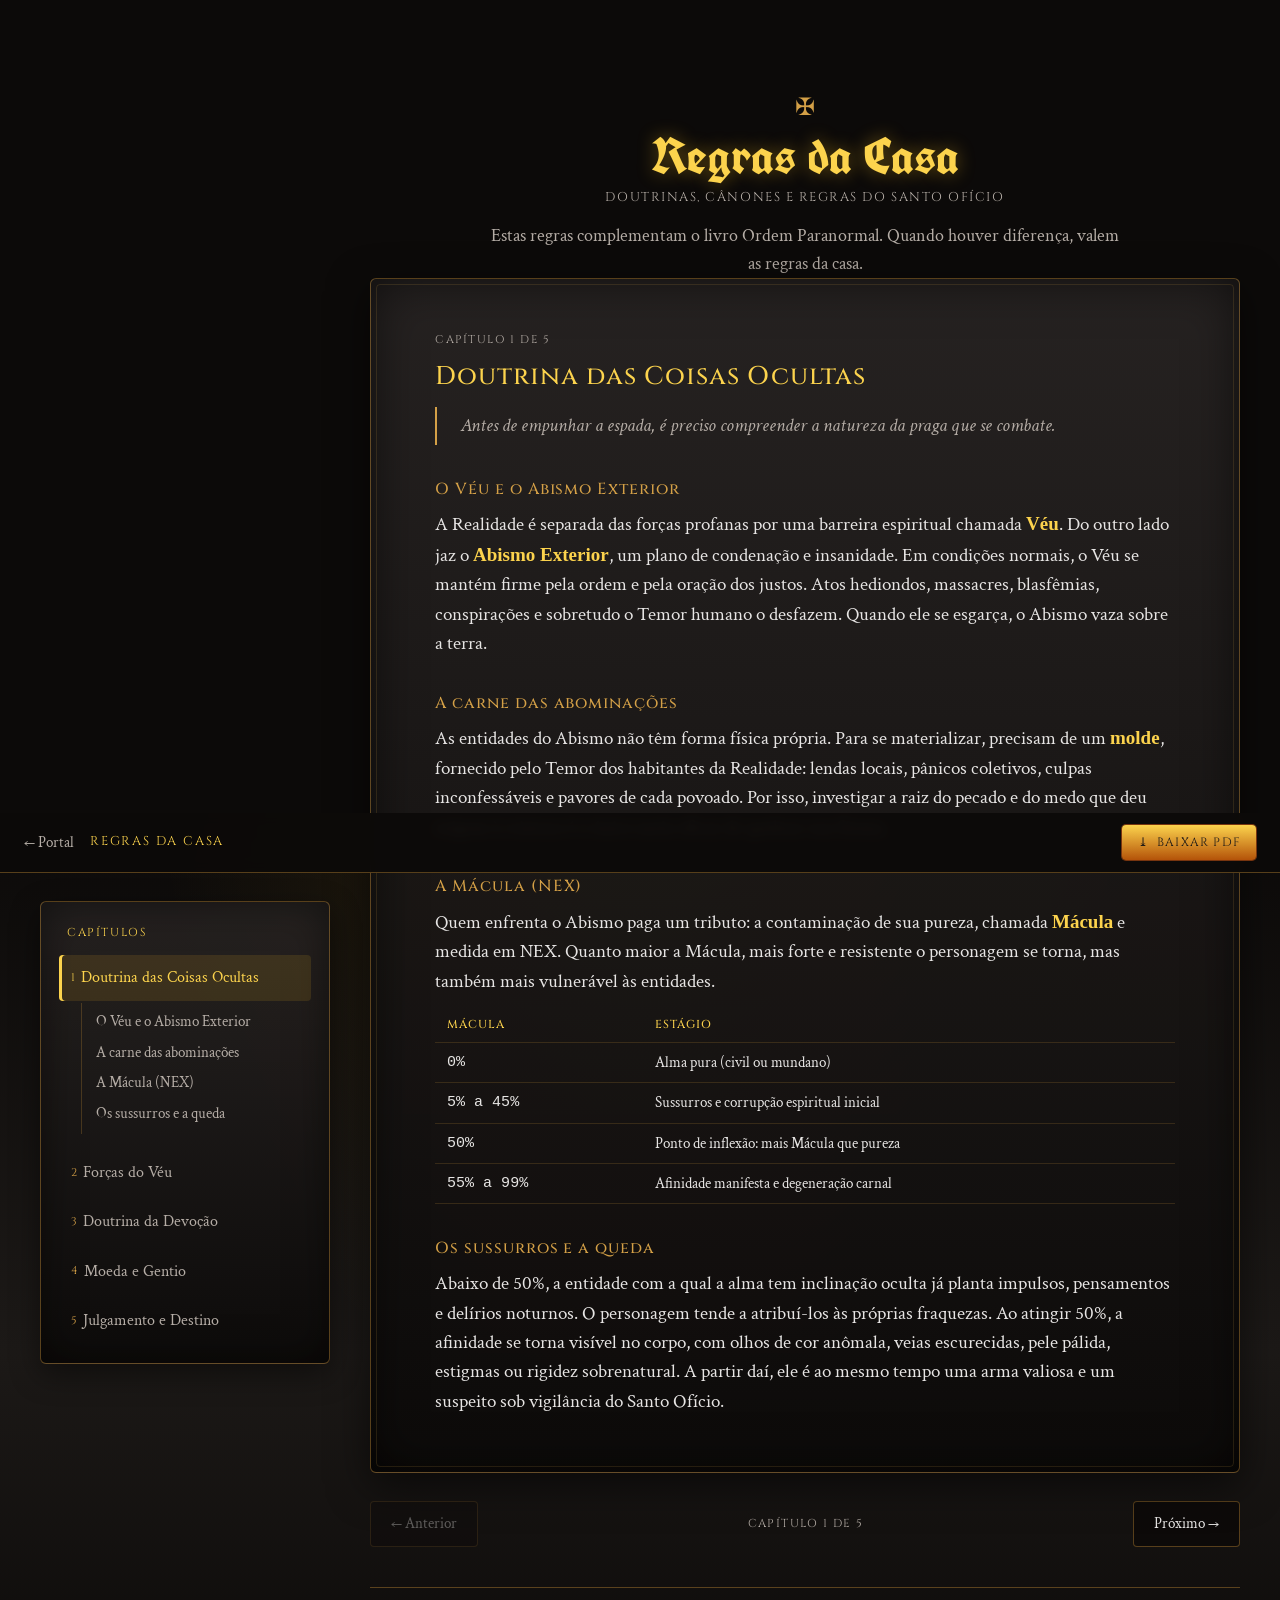
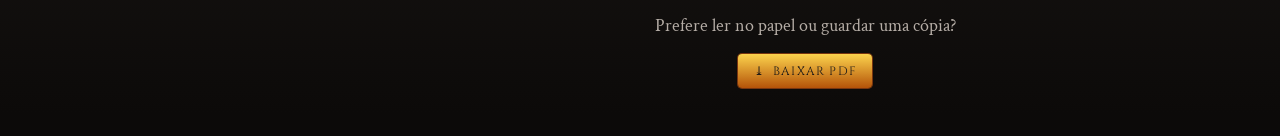
==== commit b35b6efd: "Icone das paginas e metadados das páginas." ====
--- a/pages/regras.html
+++ b/pages/regras.html
@@ -10,6 +10,28 @@
   <link href="https://fonts.googleapis.com/css2?family=Cinzel:wght@500;700&family=Crimson+Text:ital,wght@0,400;0,600;1,400&family=UnifrakturCook:wght@700&display=swap" rel="stylesheet">
   <link rel="stylesheet" href="../estilizacao/regras/regras.css">
   <script src="../estilizacao/regras/regras.js" defer></script>
+  
+  <link rel="icon" type="image/png" href="../img/Igreja.png">
+  <link rel="shortcut icon" type="image/png" href="../img/Igreja.png">
+  <link rel="canonical" href="https://malleus.duqueiguro.xyz/pages/regras.html">
+
+  <meta name="author" content="Duque Iguro">
+  <meta name="keywords" content="Malleus Maleficarum, regras da casa, Ordem Paranormal, sistema de crença, Mácula, NEX, ritos da fé, RPG de mesa">
+  <meta name="robots" content="index, follow">
+  <meta name="theme-color" content="#1a1008">
+
+  <meta property="og:type" content="article">
+  <meta property="og:locale" content="pt_BR">
+  <meta property="og:site_name" content="Malleus Maleficarum">
+  <meta property="og:title" content="Regras da Casa · Malleus Maleficarum">
+  <meta property="og:description" content="Doutrinas, cânones e regras do Santo Ofício para a campanha Malleus Maleficarum.">
+  <meta property="og:url" content="https://malleus.duqueiguro.xyz/pages/regras.html">
+  <meta property="og:image" content="https://malleus.duqueiguro.xyz/img/Igreja.png">
+
+  <meta name="twitter:card" content="summary">
+  <meta name="twitter:title" content="Regras da Casa · Malleus Maleficarum">
+  <meta name="twitter:description" content="Doutrinas, cânones e regras do Santo Ofício para a campanha Malleus Maleficarum.">
+  <meta name="twitter:image" content="https://malleus.duqueiguro.xyz/img/Igreja.png">
 </head>
 <body>
 
--- a/estilizacao/regras/regras.css
+++ b/estilizacao/regras/regras.css
@@ -1,6 +1,6 @@
 /* ============================================================
    REGRAS DA CASA
-   PC (≥ 1024px): índice lateral fixo e um capítulo por vez.
+   PC (≥ 1024px): painel lateral fixo e um capítulo por vez, ocupando a tela.
    Celular: capítulos em sequência, índice horizontal no topo.
    ============================================================ */
 
@@ -26,7 +26,7 @@
   color: var(--texto); background: var(--pedra-0);
 }
 
-/* Fundo estático (sem animação, para leitura mais leve) */
+/* Fundo estático */
 .fundo {
   position: fixed; inset: 0; z-index: 0; pointer-events: none;
   background:
@@ -70,7 +70,7 @@
   padding: 0 20px;
 }
 
-/* Índice: no celular, faixa horizontal rolável */
+/* Índice no celular: faixa horizontal rolável */
 .nav-caps {
   position: sticky; top: 61px; z-index: 5;
   background: rgba(12, 10, 9, .94);
@@ -83,20 +83,20 @@
   display: flex; gap: 8px; overflow-x: auto; scrollbar-width: thin;
 }
 .nav-caps li { flex: 0 0 auto; }
-.nav-caps a {
+.nav-caps > ol > li > a {
   display: flex; align-items: center; gap: 6px; white-space: nowrap;
-  padding: 6px 12px; border-radius: 999px;
+  padding: 6px 14px; border-radius: 999px;
   border: 1px solid rgba(180, 130, 50, .35);
   color: var(--texto-suave); text-decoration: none; font-size: .9rem;
 }
-.nav-caps a .n {
+.nav-caps > ol > li > a .n {
   font-family: var(--titulo); font-size: .7rem; color: var(--ouro-2);
 }
-.nav-caps a:hover { color: var(--ouro); border-color: var(--ouro); }
-.nav-caps a[aria-current="true"] {
+.nav-caps > ol > li > a:hover { color: var(--ouro); border-color: var(--ouro); }
+.nav-caps > ol > li > a[aria-current="true"] {
   color: #1c1917; background: var(--ouro); border-color: var(--ouro);
 }
-.nav-caps a[aria-current="true"] .n { color: #1c1917; }
+.nav-caps > ol > li > a[aria-current="true"] .n { color: #1c1917; }
 .subnav { display: none; }
 
 .principal { min-width: 0; padding-top: 24px; }
@@ -120,7 +120,7 @@
 .capitulo {
   scroll-margin-top: 130px;
   margin: 28px auto 0; max-width: 780px;
-  padding: 28px 30px 24px; border-radius: 6px;
+  padding: 32px 36px 28px; border-radius: 6px;
   border: 1px solid var(--ouro-borda);
   background: linear-gradient(180deg, rgba(41, 37, 36, .92), rgba(12, 10, 9, .94));
   box-shadow: inset 0 0 50px rgba(0, 0, 0, .6), 0 12px 40px rgba(0, 0, 0, .55);
@@ -131,12 +131,12 @@
   border: 1px solid rgba(217, 170, 70, .14); border-radius: 4px; pointer-events: none;
 }
 .numero {
-  margin: 0 0 4px; font-family: var(--titulo); font-size: .7rem; letter-spacing: .14em;
+  margin: 0 0 6px; font-family: var(--titulo); font-size: .7rem; letter-spacing: .14em;
   text-transform: uppercase; color: var(--texto-suave);
 }
 .capitulo h2 {
   font-family: var(--titulo); font-weight: 500; font-size: 1.25rem; letter-spacing: .04em;
-  color: var(--ouro); margin: 0 0 6px; line-height: 1.3;
+  color: var(--ouro); margin: 0 0 8px; line-height: 1.3;
 }
 .capitulo h3 {
   font-family: var(--titulo); font-weight: 500; font-size: .92rem; letter-spacing: .06em;
@@ -147,13 +147,15 @@
 .capitulo li { margin-bottom: 6px; }
 .capitulo strong { color: var(--ouro); font-weight: 600; }
 
+/* Aforismo: mais espaço entre a barra dourada e o texto */
 .aforismo-cap {
   font-style: italic; color: var(--texto-suave);
-  border-left: 2px solid var(--ouro-2); padding: 2px 0 2px 14px; margin: 12px 0 18px !important;
+  border-left: 2px solid var(--ouro-2);
+  padding: 4px 0 4px 24px; margin: 14px 0 22px !important;
 }
 
 .caixa {
-  margin: 16px 0; padding: 14px 16px; border-radius: 4px;
+  margin: 16px 0; padding: 16px 20px; border-radius: 4px;
   background: rgba(12, 10, 9, .6); border: 1px solid rgba(180, 130, 50, .3);
 }
 .caixa h4 {
@@ -165,13 +167,13 @@
 .formula {
   font-family: ui-monospace, Menlo, Consolas, monospace; font-size: .85rem;
   color: var(--ouro); background: rgba(0, 0, 0, .35);
-  padding: 10px 14px; border-radius: 4px; margin: 8px 0 14px; overflow-x: auto;
+  padding: 10px 16px; border-radius: 4px; margin: 8px 0 14px; overflow-x: auto;
 }
 .mono { font-family: ui-monospace, Menlo, Consolas, monospace; }
 
 .tabela-wrap { overflow-x: auto; margin: 10px 0 16px; }
 table { width: 100%; border-collapse: collapse; font-size: .94rem; }
-th, td { text-align: left; padding: 8px 10px; border-bottom: 1px solid rgba(120, 90, 40, .35); vertical-align: top; }
+th, td { text-align: left; padding: 8px 12px; border-bottom: 1px solid rgba(120, 90, 40, .35); vertical-align: top; }
 th {
   font-family: var(--titulo); font-weight: 500; font-size: .72rem; letter-spacing: .08em;
   text-transform: uppercase; color: var(--ouro);
@@ -187,63 +189,80 @@
 .rodape-regras p { color: var(--texto-suave); margin: 0 0 14px; }
 
 /* ============================================================
-   PC: uma seção por vez, índice lateral com subíndice
+   PC: painel lateral e um capítulo por vez, ocupando a tela
    ============================================================ */
 @media (min-width: 1024px) {
   .layout {
     display: grid;
-    grid-template-columns: 250px minmax(0, 1fr);
+    grid-template-columns: 290px minmax(0, 1fr);
     gap: 40px;
     align-items: start;
-    padding: 0 28px;
-  }
+    max-width: 1560px;
+    padding: 0 40px;
+  }
+
+  /* Painel lateral: cartão completo, ancorado à altura da tela */
   .nav-caps {
-    position: sticky; top: 76px;
-    margin: 0; padding: 0; border: 0; background: none;
-    max-height: calc(100vh - 100px); overflow-y: auto;
+    position: sticky; top: 88px;
+    margin: 0; padding: 22px 18px 20px;
+    background: linear-gradient(180deg, rgba(41, 37, 36, .85), rgba(12, 10, 9, .9));
+    border: 1px solid var(--ouro-borda); border-radius: 6px;
+    box-shadow: inset 0 0 40px rgba(0, 0, 0, .5), 0 10px 30px rgba(0, 0, 0, .45);
+    max-height: calc(100vh - 110px); overflow-y: auto;
   }
   .nav-titulo {
-    display: block; margin: 24px 0 12px; font-family: var(--titulo); font-size: .72rem;
+    display: block; margin: 0 0 14px 8px; font-family: var(--titulo); font-size: .72rem;
     letter-spacing: .14em; text-transform: uppercase; color: var(--ouro);
   }
-  .nav-caps ol {
-    flex-direction: column; overflow: visible; gap: 4px;
-  }
+  .nav-caps ol { flex-direction: column; overflow: visible; gap: 4px; }
   .nav-caps li { flex: none; }
+
   .nav-caps > ol > li > a {
-    border: 0; border-radius: 4px; padding: 8px 10px;
-    font-size: .98rem; color: var(--texto-suave);
+    border: 0; border-radius: 4px; padding: 10px 12px;
+    font-size: 1.02rem; color: var(--texto-suave);
   }
   .nav-caps > ol > li > a[aria-current="true"] {
-    background: rgba(251, 191, 36, .12); color: var(--ouro); border: 0;
+    background: rgba(251, 191, 36, .12); color: var(--ouro);
     box-shadow: inset 3px 0 0 var(--ouro);
   }
   .nav-caps > ol > li > a[aria-current="true"] .n { color: var(--ouro); }
 
+  /* Subíndice: lista simples, sem bordas de pílula */
   .subnav {
-    display: none; list-style: none; margin: 4px 0 10px 34px; padding: 0 0 0 10px;
+    display: none; list-style: none; margin: 2px 0 12px 22px; padding: 4px 0 4px 14px;
     border-left: 1px solid rgba(180, 130, 50, .3);
   }
   .subnav.visivel { display: block; }
+  .subnav li { margin: 0; }
   .subnav a {
-    display: block; padding: 3px 0; font-size: .9rem; color: var(--texto-suave);
-    text-decoration: none;
+    display: block; padding: 4px 0; font-size: .92rem; color: var(--texto-suave);
+    text-decoration: none; border: 0; border-radius: 0;
   }
   .subnav a:hover { color: var(--ouro); }
 
-  /* Só um capítulo visível por vez */
+  /* Só um capítulo visível por vez, ocupando a coluna */
   body.modo-foco .capitulo { display: none; }
   body.modo-foco .capitulo.ativo { display: block; animation: entrar .35s ease; }
-  body.modo-foco .capitulo { margin-top: 0; }
-  body.modo-foco .topo-regras { padding-top: 8px; }
+  body.modo-foco .capitulo {
+    max-width: none; margin: 0;
+    padding: 52px 64px 44px;
+    font-size: 19px;
+  }
+  body.modo-foco .capitulo h2 { font-size: 1.6rem; }
+  body.modo-foco .capitulo h3 { font-size: 1rem; margin-top: 32px; }
+  body.modo-foco .topo-regras { padding: 8px 0 0; }
+  body.modo-foco .topo-regras h1 { font-size: clamp(2.6rem, 4vw, 3.6rem); }
+  body.modo-foco .principal { padding-top: 28px; }
 
   .paginacao {
     display: flex; align-items: center; justify-content: space-between; gap: 16px;
-    max-width: 780px; margin: 28px auto 0;
+    margin: 28px 0 0;
   }
   body.modo-foco .paginacao { display: flex; }
+  body.modo-foco .rodape-regras { max-width: none; }
+
   .btn-pag {
-    font: inherit; font-size: .9rem; padding: 8px 16px; cursor: pointer;
+    font: inherit; font-size: .95rem; padding: 10px 20px; cursor: pointer;
     color: var(--texto); background: rgba(12, 10, 9, .85);
     border: 1px solid var(--ouro-borda); border-radius: 4px;
     transition: border-color .2s, color .2s;
